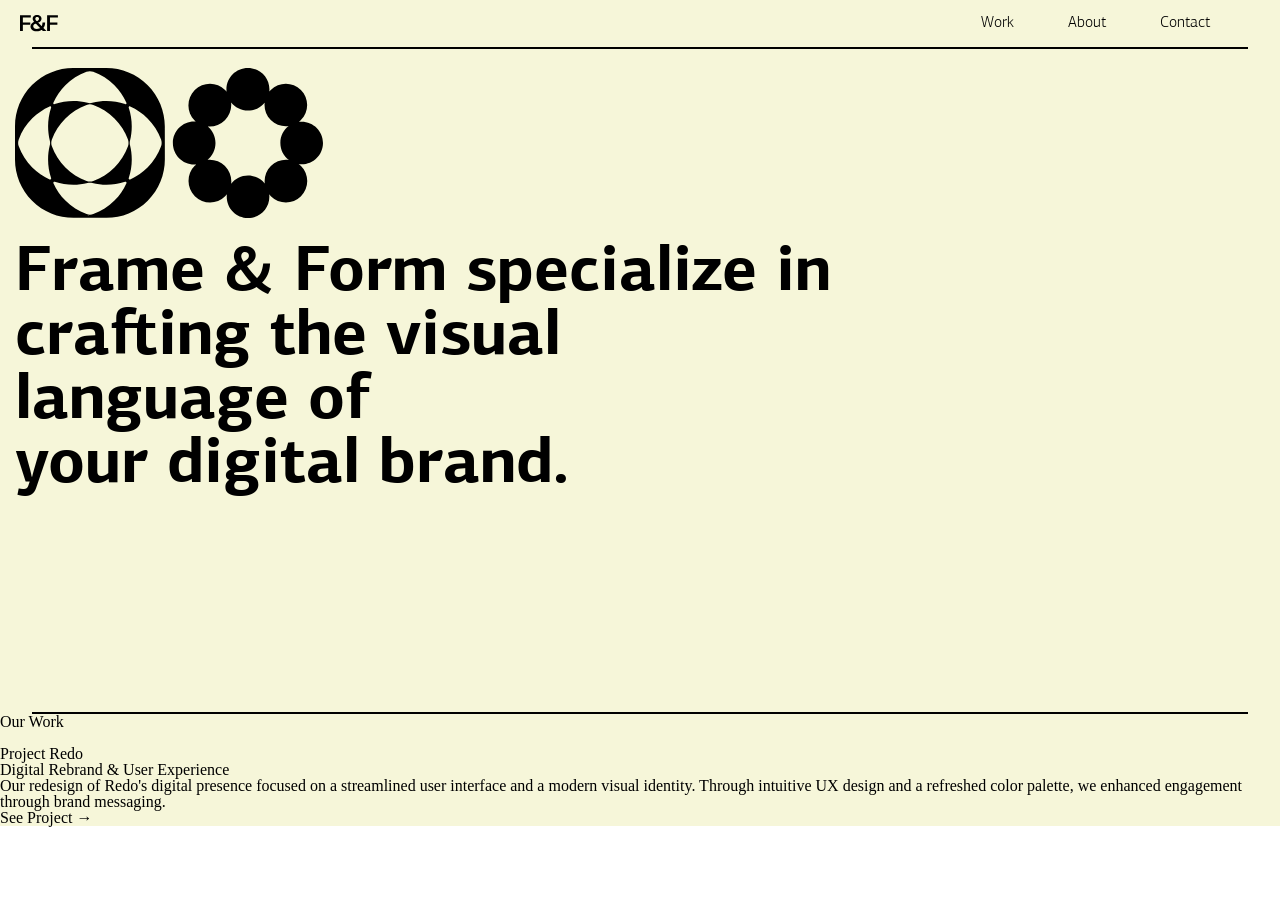
==== index.html @ e7214f63 "add header, main section and start portfolio section with html" ====
<!DOCTYPE html>
<html lang="en">
<head>
   <meta charset="UTF-8">
   <meta name="viewport" content="width=device-width, initial-scale=1.0">
   <link rel="stylesheet" href="/css/_reset.css">
   <link rel="stylesheet" href="/css/style.css">
   <title>Modern Brand</title>
</head>
<body>
   <div class="main-bg">
      <header class="header">
         <div class="header__container">
            <img src="images\F&F logo.svg" alt="" class="header__container__logo">
            <nav class="header__container__pages">
               <a href="" class="header__container__pages__item">Work</a>
               <a href="" class="header__container__pages__item">About</a>
               <a href="" class="header__container__pages__item">Contact</a>
            </nav>
         </div>
         <div class="header line"></div>
      </header>

      <main class="main">
         <img src="images\Logo contain.svg" alt="" class="main__logo">
         <h1 class="main__title">Frame & Form specialize in
crafting the visual language of
your digital brand.
         </h1>
         <div class="main line"></div>
      </main>

      <section class="portfolio">
         <h2 class="portfolio__title">
            Our Work
         </h2>

         <article class="portfolio__project">
            <div class="portfolio__images">
               <img src="" alt="" class="portfolio__image">
               <img src="" alt="" class="portfolio__image">
               <img src="" alt="" class="portfolio__image">
            </div>
            <div class="portfolio__info">
               <h3 class="portfolio__project-name">Project <b>Redo</b></h3>
               <p class="portfolio__slogan">Digital Rebrand & User Experience</p>
               <div class="portfolio__description">
                  Our redesign of Redo's digital presence focused on a streamlined user interface and a modern visual identity. Through intuitive UX design and a refreshed color palette, we enhanced engagement through brand messaging. 
               </div>
            </div>
            <a class="portfolio__project-link">See Project →</a>

         </article>
         <div class="portfolio__project"></div>
         <div class="portfolio__project"></div>
         <div class="portfolio__project"></div>
         <div class="portfolio__project"></div>

      </section>



   </div>
   
   
</body>
</html>
---- css/style.css ----
html, body, div, span, applet, object, iframe,
h1, h2, h3, h4, h5, h6, p, blockquote, pre,
a, abbr, acronym, address, big, cite, code,
del, dfn, em, img, ins, kbd, q, s, samp,
small, strike, strong, sub, sup, tt, var,
b, u, i, center,
dl, dt, dd, ol, ul, li,
fieldset, form, label, legend,
table, caption, tbody, tfoot, thead, tr, th, td,
article, aside, canvas, details, embed,
figure, figcaption, footer, header, hgroup,
menu, nav, output, ruby, section, summary,
time, mark, audio, video {
  margin: 0;
  padding: 0;
  border: 0;
  font-size: 100%;
  font: inherit;
  vertical-align: baseline;
}

/* HTML5 display-role reset for older browsers */
article, aside, details, figcaption, figure,
footer, header, hgroup, menu, nav, section {
  display: block;
}

body {
  line-height: 1;
}

ol, ul {
  list-style: none;
}

blockquote, q {
  quotes: none;
}

blockquote:before, blockquote:after,
q:before, q:after {
  content: "";
  content: none;
}

table {
  border-collapse: collapse;
  border-spacing: 0;
}

@font-face {
  font-family: "PFAgoraSansPro";
  src: url("../fonts/PFAgoraSansPro-Thin.eot");
  src: url("../fonts/PFAgoraSansPro-Thin.eot?#iefix") format("embedded-opentype"), url("../fonts/PFAgoraSansPro-Thin.woff") format("woff"), url("../fonts/PFAgoraSansPro-Thin.ttf") format("truetype");
  font-weight: 100;
  font-style: normal;
}
@font-face {
  font-family: "PFAgoraSansPro";
  color: red;
  src: url("../fonts/PFAgoraSansPro-Light.eot");
  src: url("../fonts/PFAgoraSansPro-Light.eot?#iefix") format("embedded-opentype"), url("../fonts/PFAgoraSansPro-Light.woff") format("woff"), url("../fonts/PFAgoraSansPro-Light.ttf") format("truetype");
  font-weight: 300;
  font-style: normal;
}
@font-face {
  font-family: "PFAgoraSansPro";
  src: url("../fonts/PFAgoraSansPro-Bold.eot");
  src: url("../fonts/PFAgoraSansPro-Bold.eot?#iefix") format("embedded-opentype"), url("../fonts/PFAgoraSansPro-Bold.woff") format("woff"), url("../fonts/PFAgoraSansPro-Bold.ttf") format("truetype");
  font-weight: 500;
  font-style: normal;
}
.main-bg {
  background-color: rgb(246, 246, 217);
  background-repeat: no-repeat;
  background-size: cover;
  background-position: center;
}

.line {
  height: 2px;
  background-color: black;
  width: 95%;
  text-align: center;
  margin: 0 auto;
}

.header {
  font-family: "PFAgoraSansPro";
  font-weight: 300;
}
.header__container {
  display: flex;
  justify-content: space-between;
  padding: 15px 20px;
}
.header__container__pages__item {
  padding-right: 50px;
  color: black;
  text-decoration: none;
  letter-spacing: 5%;
}

.main {
  font-family: "PFAgoraSansPro";
  font-weight: 500;
}
.main__logo {
  padding: 19px 15px;
}
.main__title {
  padding-left: 15px;
  width: 820px;
  font-size: 64px;
  white-space: pre-wrap;
  padding-bottom: 150px;
}/*# sourceMappingURL=style.css.map */
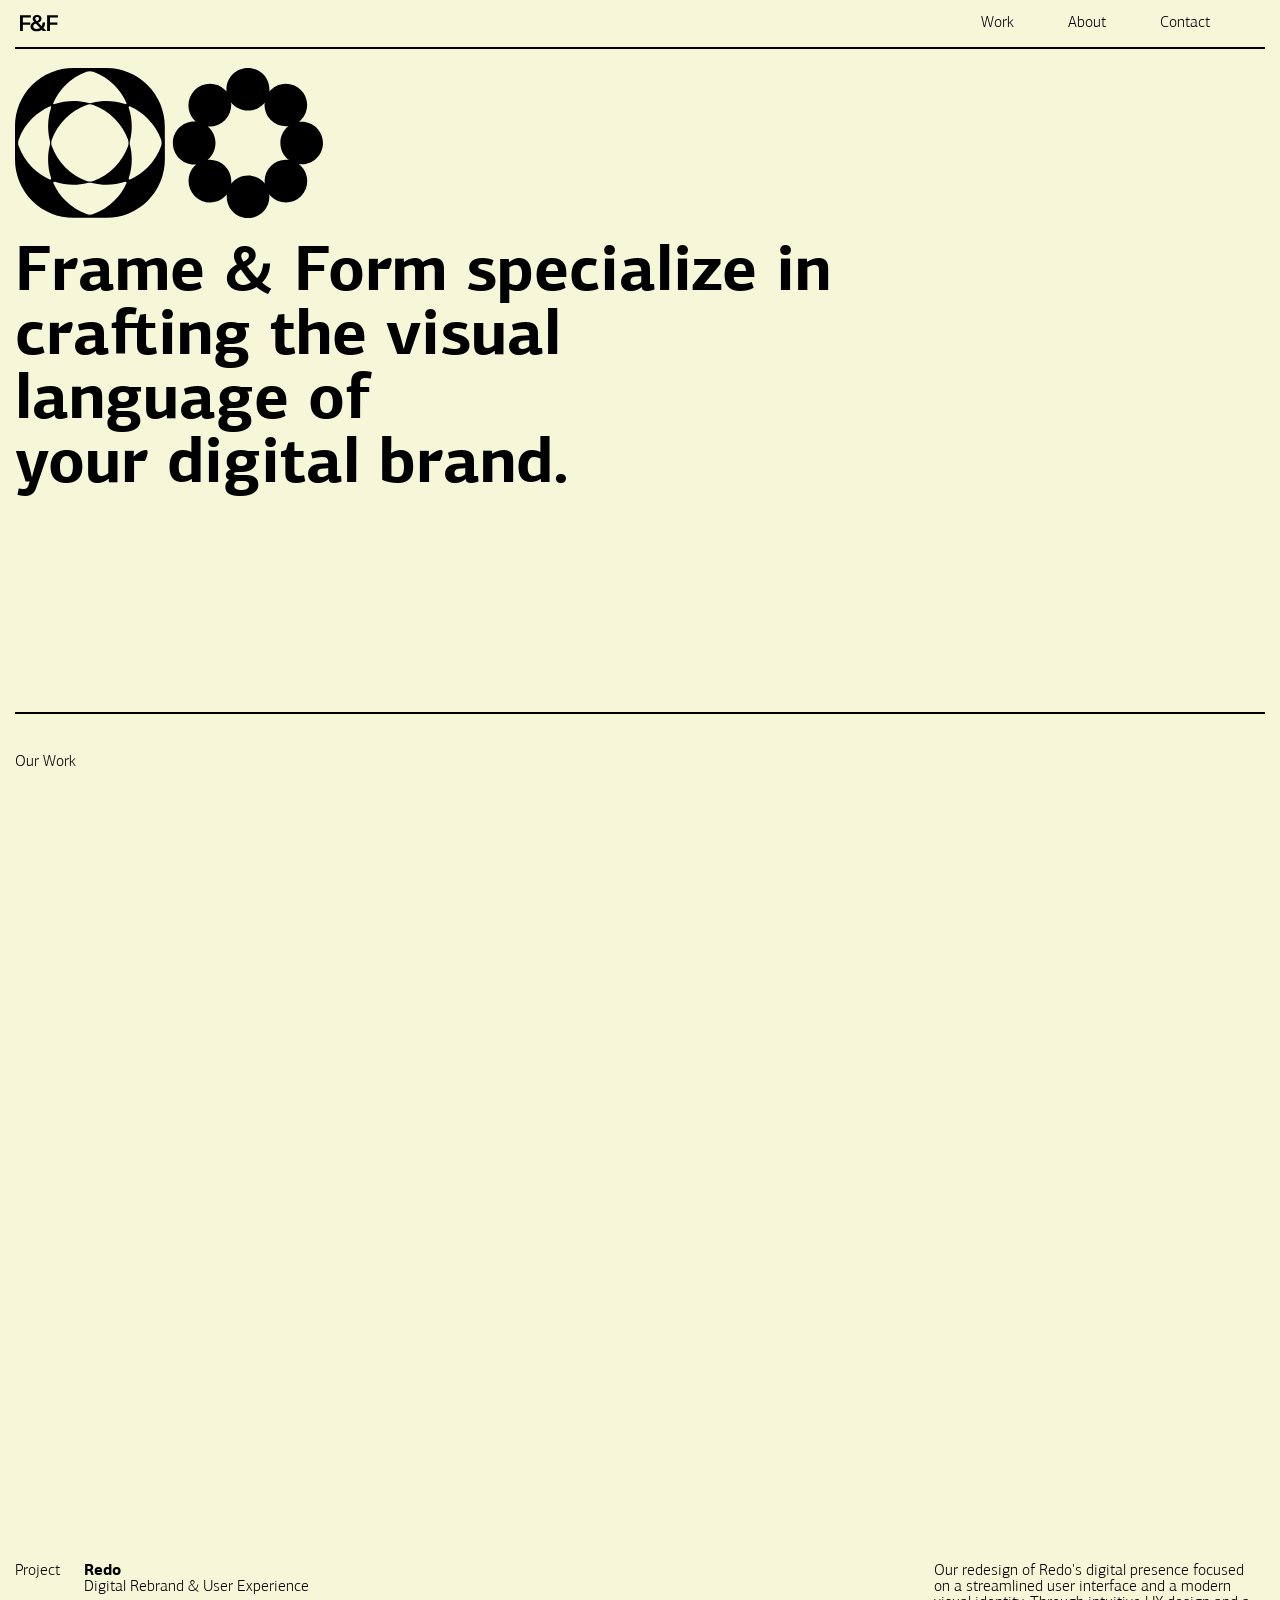
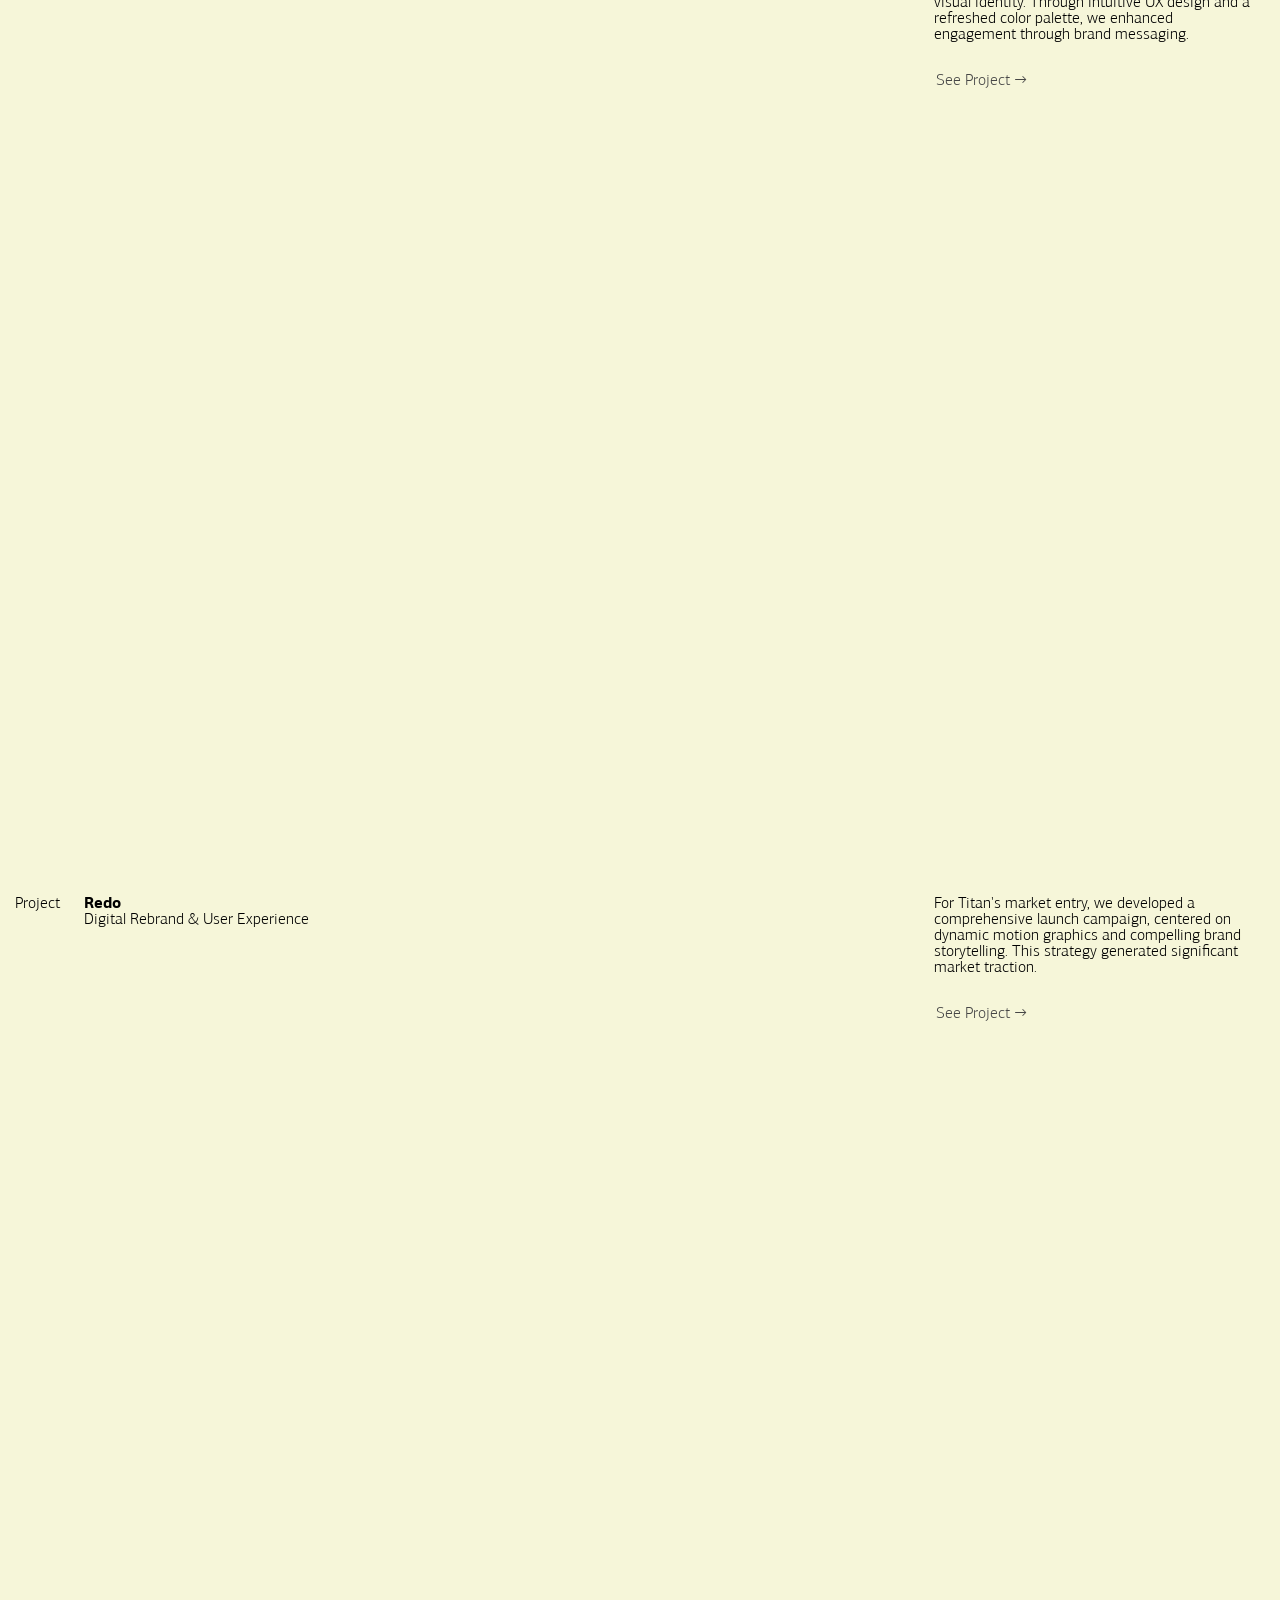
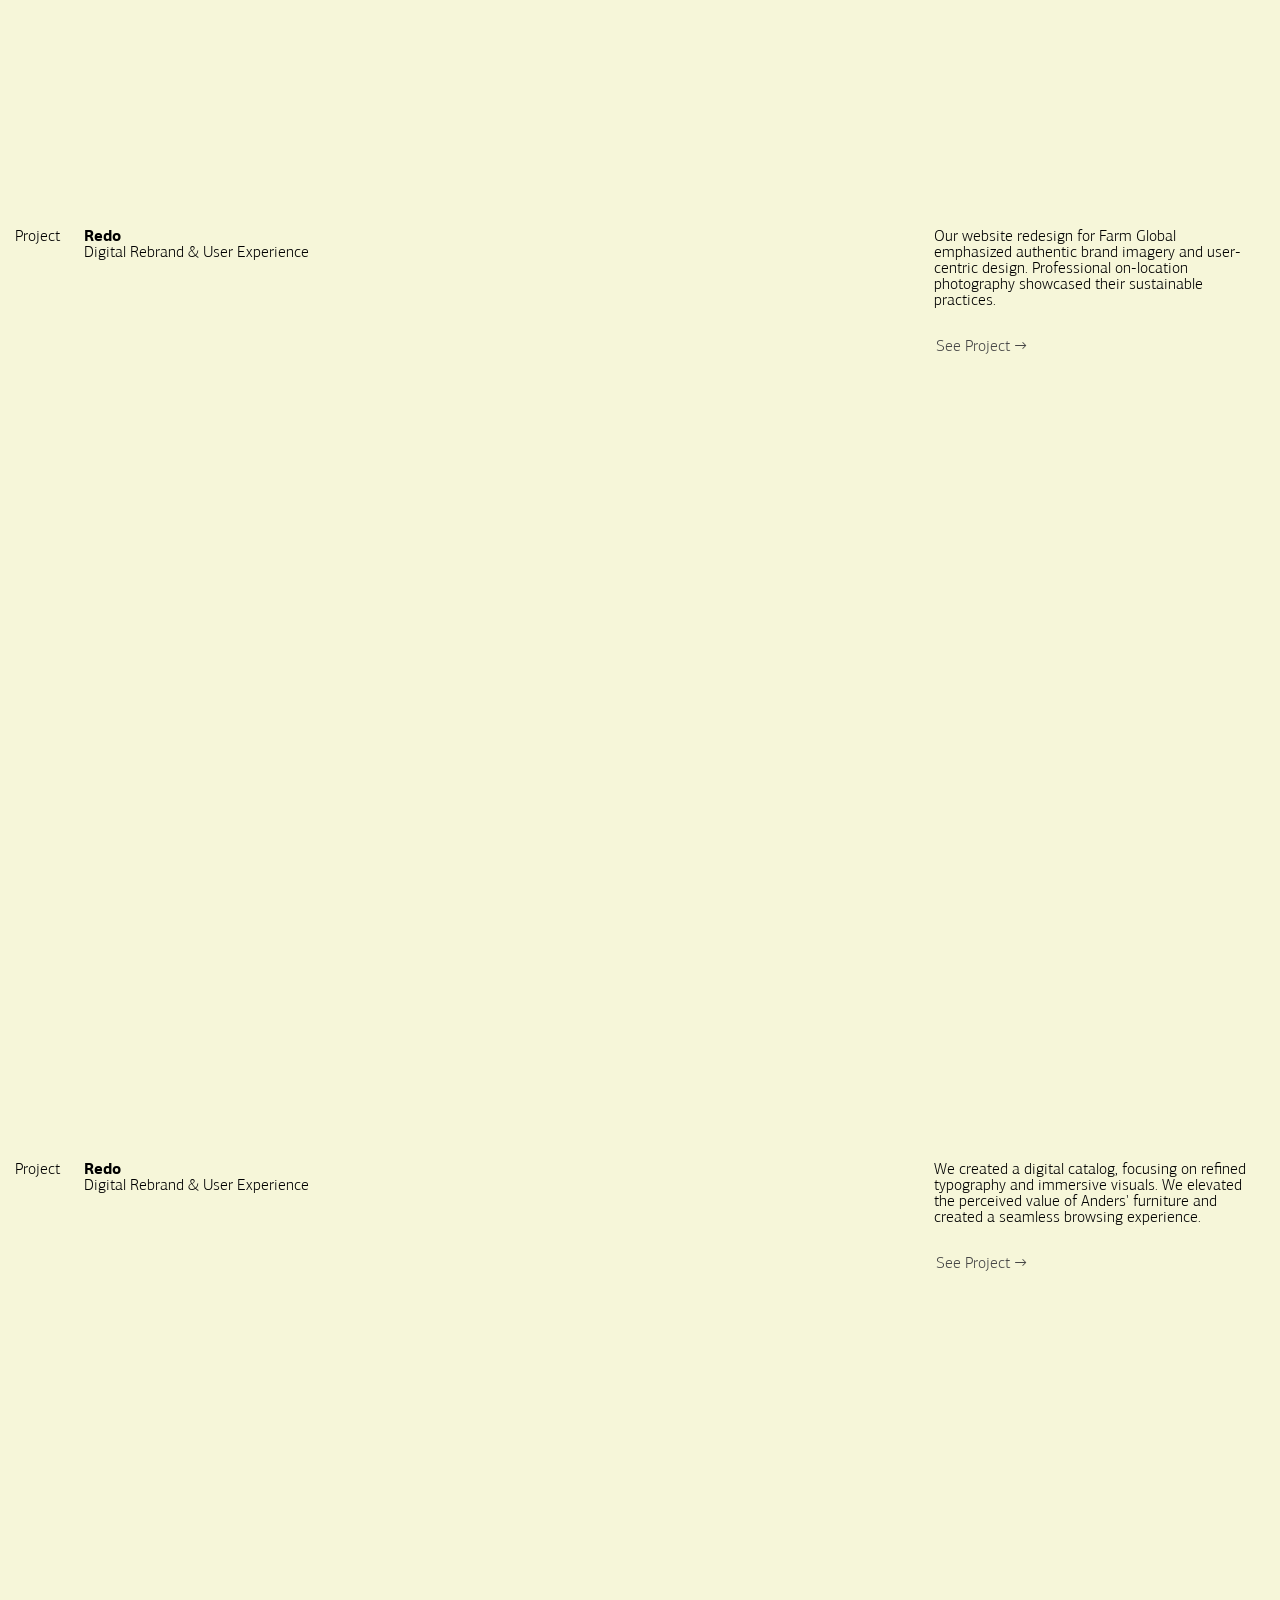
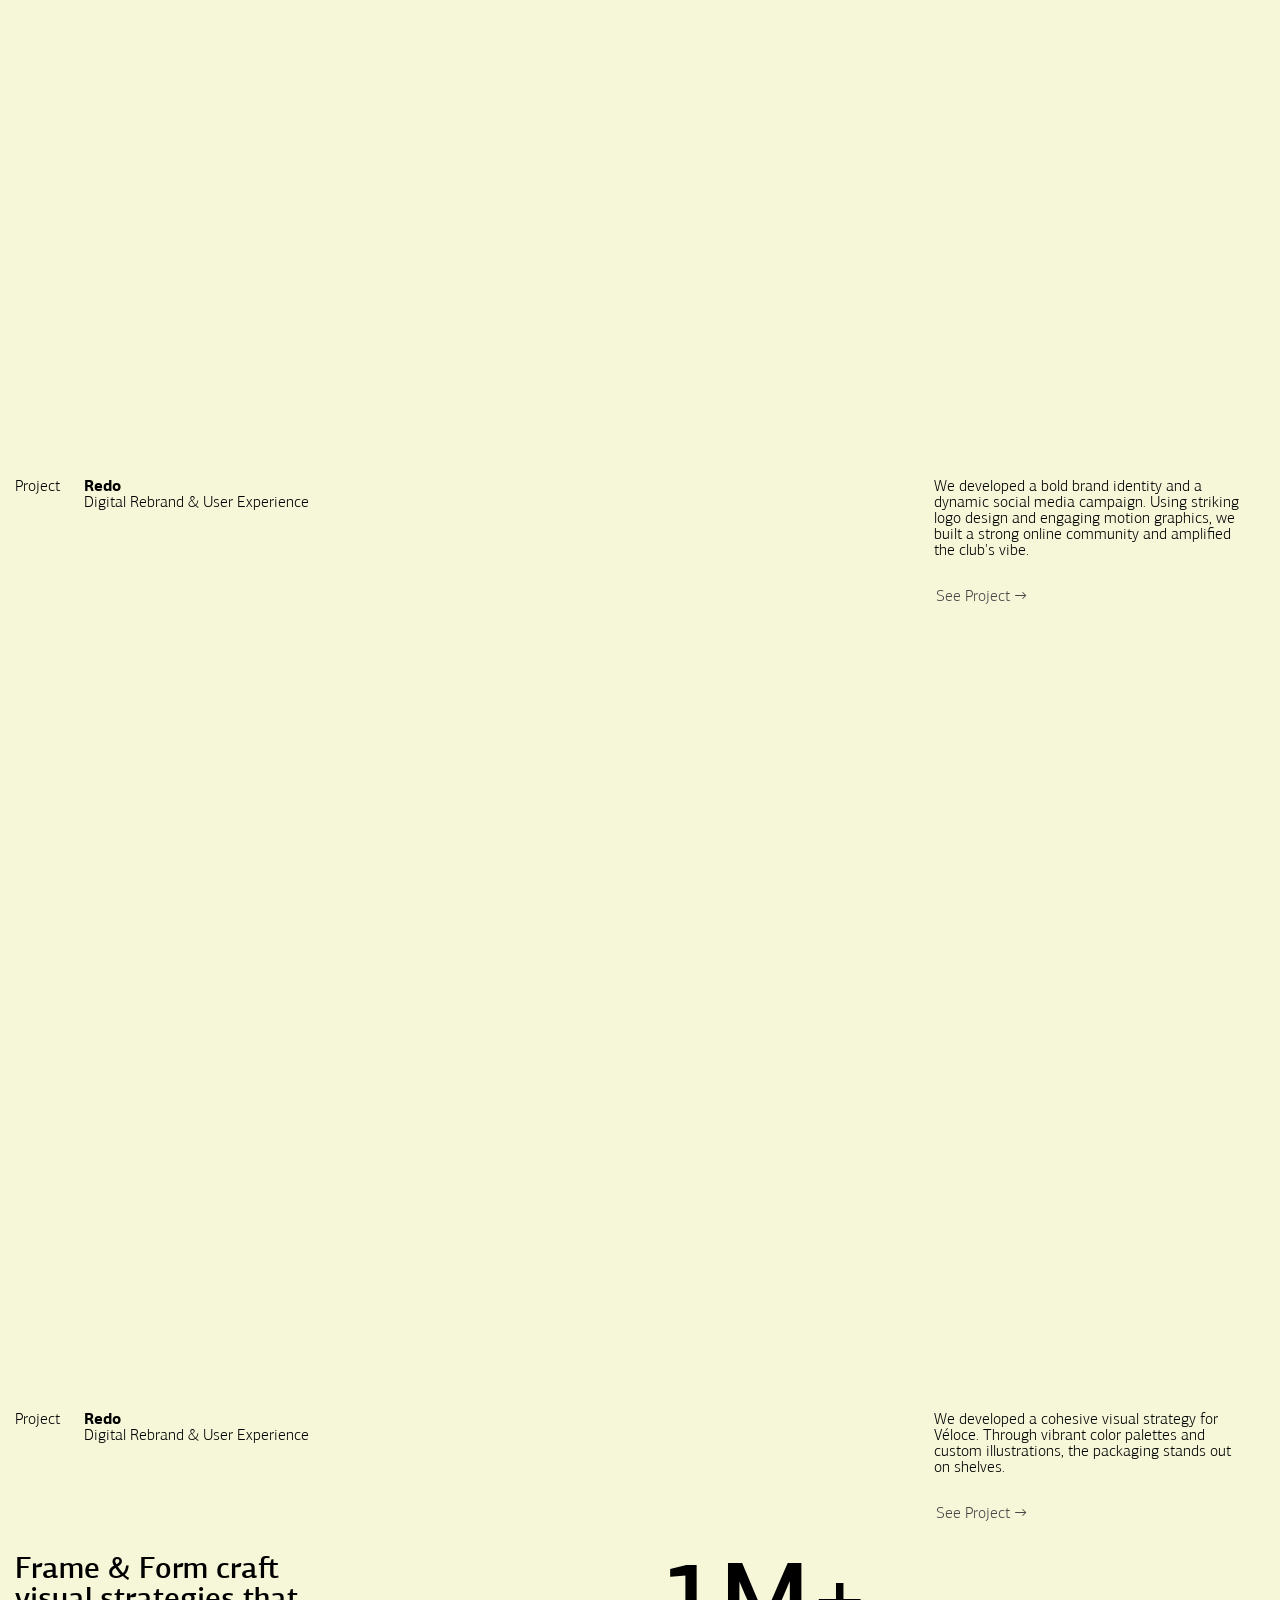
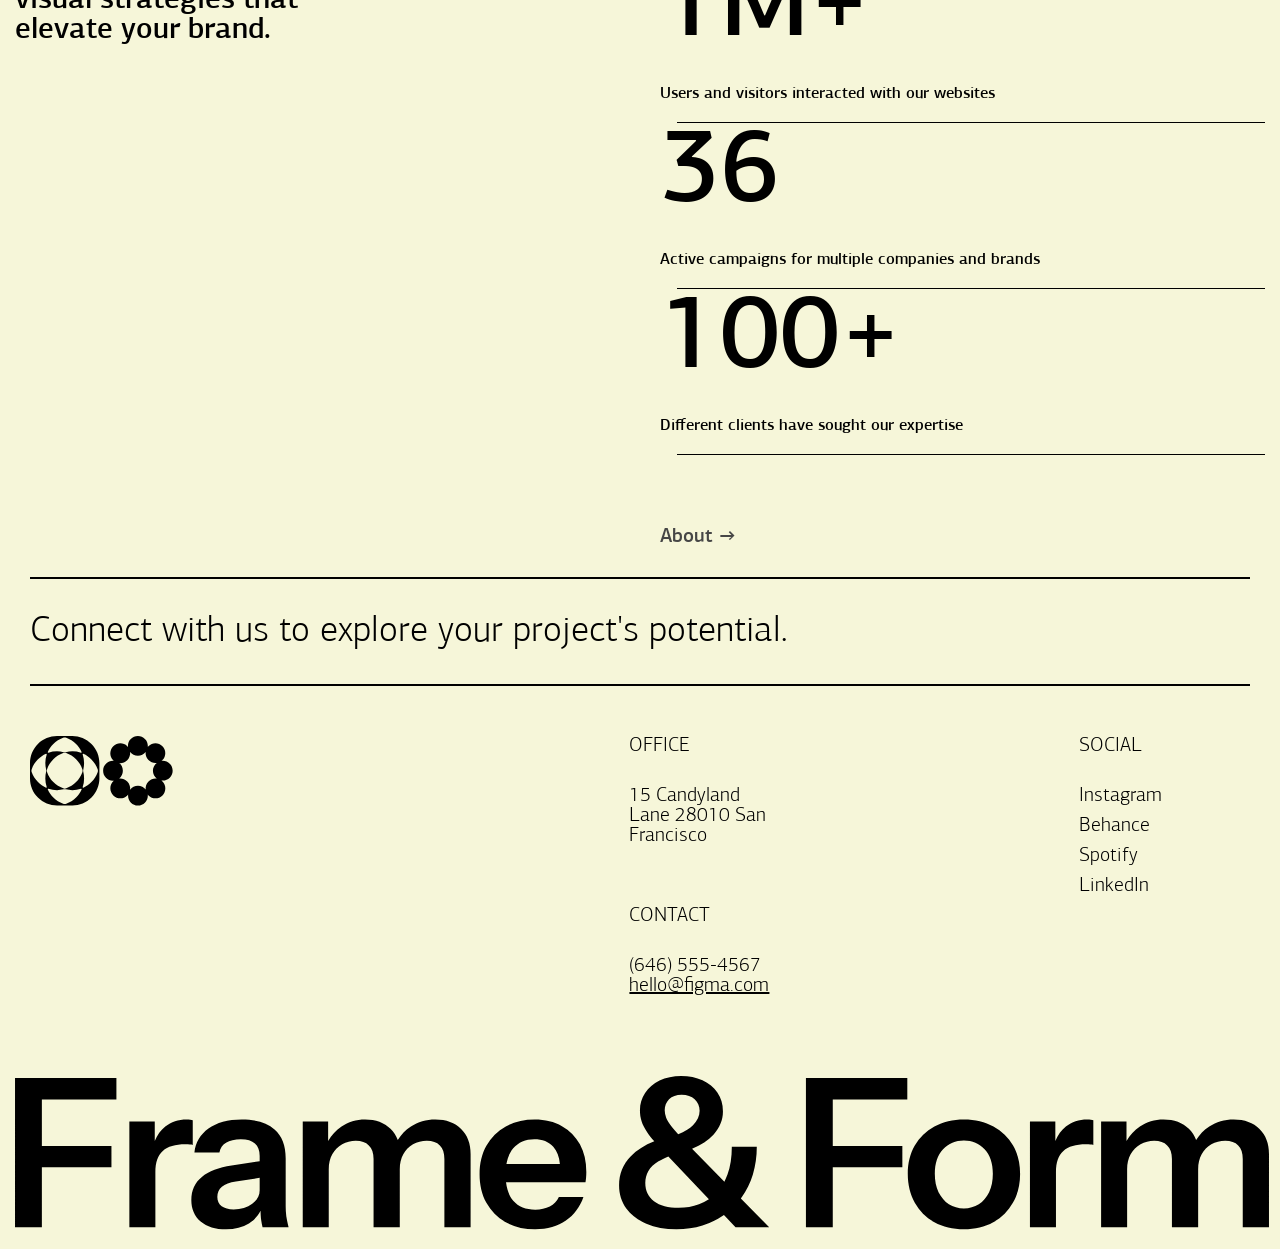
==== commit ca8cb3cd: "completed main page" ====
--- a/index.html
+++ b/index.html
@@ -37,28 +37,208 @@
 
          <article class="portfolio__project">
             <div class="portfolio__images">
-               <img src="" alt="" class="portfolio__image">
-               <img src="" alt="" class="portfolio__image">
-               <img src="" alt="" class="portfolio__image">
-            </div>
-            <div class="portfolio__info">
-               <h3 class="portfolio__project-name">Project <b>Redo</b></h3>
-               <p class="portfolio__slogan">Digital Rebrand & User Experience</p>
+               <img src="images\Image 1.svg" alt="" class="portfolio__image">
+               <img src="images\Image 2.svg" alt="" class="portfolio__image">
+               <img src="images\Image 3.svg" alt="" class="portfolio__image">
+            </div>
+            <div class="portfolio__info">
+               <div class="project-developers">
+                  <h3 class="portfolio__project-name">Project <b style="font-weight: 500;">Redo</b></h3>
+                  <p class="portfolio__project-slogan">Digital Rebrand & User Experience</p>                  
+
+               </div>
+
                <div class="portfolio__description">
                   Our redesign of Redo's digital presence focused on a streamlined user interface and a modern visual identity. Through intuitive UX design and a refreshed color palette, we enhanced engagement through brand messaging. 
-               </div>
-            </div>
-            <a class="portfolio__project-link">See Project →</a>
-
+                  
+
+               </div>
+
+               
+            </div>
+            
+            <a class="portfolio__link">See Project →</a>
          </article>
-         <div class="portfolio__project"></div>
-         <div class="portfolio__project"></div>
-         <div class="portfolio__project"></div>
-         <div class="portfolio__project"></div>
+         <div class="portfolio__project">
+            <div class="portfolio__images">
+               <img src="images\Image 1-1.svg" alt="" class="portfolio__image">
+               <img src="images\Image 2-1.svg" alt="" class="portfolio__image">
+               <img src="images\Image 3-1.svg" alt="" class="portfolio__image">
+            </div>
+            <div class="portfolio__info">
+               <div class="project-developers">
+                  <h3 class="portfolio__project-name">Project <b style="font-weight: 500;">Redo</b></h3>
+                  <p class="portfolio__project-slogan">Digital Rebrand & User Experience</p>                  
+
+               </div>
+
+               <div class="portfolio__description">
+                  For Titan's market entry, we developed a comprehensive launch campaign, centered on dynamic motion graphics and compelling brand storytelling. This strategy generated significant market traction. 
+               </div>
+            </div>
+            <a class="portfolio__link">See Project →</a>
+
+         </div>
+         <div class="portfolio__project">
+            <div class="portfolio__images">
+               <img src="images\Image 1-2.svg" alt="" class="portfolio__image">
+               <img src="images\Image 2-2.svg" alt="" class="portfolio__image">
+               <img src="images\Image 3-2.svg" alt="" class="portfolio__image">
+            </div>
+            <div class="portfolio__info">
+               <div class="project-developers">
+                  <h3 class="portfolio__project-name">Project <b style="font-weight: 500;">Redo</b></h3>
+                  <p class="portfolio__project-slogan">Digital Rebrand & User Experience</p>                  
+
+               </div>
+
+               <div class="portfolio__description">
+                 Our website redesign for Farm Global emphasized authentic brand imagery and user-centric design. Professional on-location photography showcased their sustainable practices. 
+               </div>
+            </div>
+            <a class="portfolio__link">See Project →</a>
+
+         </div>
+         <div class="portfolio__project">
+            <div class="portfolio__images">
+               <img src="images\Image 1-3.svg" alt="" class="portfolio__image">
+               <img src="images\Image 2-3.svg" alt="" class="portfolio__image">
+               <img src="images\Image 3-3.svg" alt="" class="portfolio__image">
+            </div>
+            <div class="portfolio__info">
+               <div class="project-developers">
+                  <h3 class="portfolio__project-name">Project <b style="font-weight: 500;">Redo</b></h3>
+                  <p class="portfolio__project-slogan">Digital Rebrand & User Experience</p>                  
+
+               </div>
+
+               <div class="portfolio__description">
+                  We created a digital catalog, focusing on refined typography and immersive visuals. We elevated the perceived value of Anders' furniture and created a seamless browsing experience. 
+               </div>
+            </div>
+            <a class="portfolio__link">See Project →</a>
+
+         </div>
+         <div class="portfolio__project">
+            <div class="portfolio__images">
+               <img src="images\Image 1-4.svg" alt="" class="portfolio__image">
+               <img src="images\Image 2-4.svg" alt="" class="portfolio__image">
+               <img src="images\Image 3-4.svg" alt="" class="portfolio__image">
+            </div>
+            <div class="portfolio__info">
+               <div class="project-developers">
+                  <h3 class="portfolio__project-name">Project <b style="font-weight: 500;">Redo</b></h3>
+                  <p class="portfolio__project-slogan">Digital Rebrand & User Experience</p>                  
+
+               </div>
+
+               <div class="portfolio__description">
+                  We developed a bold brand identity and a dynamic social media campaign. Using striking logo design and engaging motion graphics, we built a strong online community and amplified the club's vibe. 
+               </div>
+            </div>
+            <a class="portfolio__link">See Project →</a>
+
+         </div>
+         <div class="portfolio__project">
+            <div class="portfolio__images">
+               <img src="images\Image 1-5.svg" alt="" class="portfolio__image">
+               <img src="images\Image 2-5.svg" alt="" class="portfolio__image">
+               <img src="images\Image 3-5.svg" alt="" class="portfolio__image">
+            </div>
+            <div class="portfolio__info">
+               <div class="project-developers">
+                  <h3 class="portfolio__project-name">Project <b style="font-weight: 500;">Redo</b></h3>
+                  <p class="portfolio__project-slogan">Digital Rebrand & User Experience</p>                  
+
+               </div>
+
+               <div class="portfolio__description">
+                  We developed a cohesive visual strategy for Véloce. Through vibrant color palettes and custom illustrations, the packaging stands out on shelves. 
+               </div>
+            </div>
+            <a class="portfolio__link">See Project →</a>
+
+         </div>
+         
 
       </section>
 
-
+      <section class="stats">
+         <div class="stats__container">
+            <div class="stats__slogan">
+               Frame & Form craft visual strategies that elevate your brand.
+            </div>
+            <div class="stats__description">
+               <div class="stats__item">
+                  <div class="stats__num">
+                     1M+
+                  </div>
+                  <div class="stats__item-description">Users and visitors interacted with our websites</div>
+                  <div class="stats__line"></div>
+               </div>
+               <div class="stats__item">
+                  <div class="stats__num">
+                     36 
+                  </div>
+                  <div class="stats__item-description">Active campaigns for multiple companies and brands</div>
+                  <div class="stats__line"></div>
+               </div>
+               <div class="stats__item">
+                  <div class="stats__num">
+                     100+
+                  </div>
+                  <div class="stats__item-description">Different clients have sought our expertise</div>
+                  <div class="stats__line"></div>
+
+                  
+
+                  
+                  
+
+                  
+               </div>
+               
+               <a href="" class="stats__link">About →</a>
+            </div>
+            
+         </div>
+
+         
+      </section>
+      <section class="contacts">
+            <div class="contacts line"></div>
+            <h2 class="contacts__title">Connect with us to explore your project's potential.</h2>
+            <div class="contacts line"></div>
+
+            <div class="contacts__container">
+               <img src="images\Logo contain.svg" alt="" class="contacts__logo">
+               <div class="contacts__item office">
+                  <h3 class="contacts title">OFFICE</h3>
+                  <div class="contacts info">15 Candyland Lane 28010 San Francisco</div>
+               </div>
+               <div class="contacts__item contacts">
+                  <h3 class="contacts title">CONTACT</h3>
+                  <a href="tel:(646) 555-4567" class="contacts info" style="text-decoration: none;">(646) 555-4567</a>
+                  <a href="" class="contacts info">hello@figma.com</a>                  
+               </div>
+               <div class="contacts__item social">
+                  <h3 class="contacts title">SOCIAL</h3>
+                  <div class="contacts info">Instagram</div>
+                  <div class="contacts info">Behance</div>
+                  <div class="contacts info">Spotify</div>
+                  <div class="contacts info">LinkedIn</div>
+               </div>
+
+               
+
+
+
+            </div>
+
+
+
+            <img src="images\Footer logo.svg" alt="" class="contacts__vector-logo">
+      </section>
 
    </div>
    
--- a/css/style.css
+++ b/css/style.css
@@ -53,36 +53,38 @@
   src: url("../fonts/PFAgoraSansPro-Thin.eot");
   src: url("../fonts/PFAgoraSansPro-Thin.eot?#iefix") format("embedded-opentype"), url("../fonts/PFAgoraSansPro-Thin.woff") format("woff"), url("../fonts/PFAgoraSansPro-Thin.ttf") format("truetype");
   font-weight: 100;
-  font-style: normal;
-}
-@font-face {
-  font-family: "PFAgoraSansPro";
-  color: red;
+}
+@font-face {
+  font-family: "PFAgoraSansPro";
   src: url("../fonts/PFAgoraSansPro-Light.eot");
   src: url("../fonts/PFAgoraSansPro-Light.eot?#iefix") format("embedded-opentype"), url("../fonts/PFAgoraSansPro-Light.woff") format("woff"), url("../fonts/PFAgoraSansPro-Light.ttf") format("truetype");
   font-weight: 300;
-  font-style: normal;
+}
+@font-face {
+  font-family: "PFAgoraSansPro";
+  src: url("../fonts/PFAgoraSansPro-Medium.eot");
+  src: url("../fonts/PFAgoraSansPro-Medium.eot?#iefix") format("embedded-opentype"), url("../fonts/PFAgoraSansPro-Medium.woff") format("woff"), url("../fonts/PFAgoraSansPro-Medium.ttf") format("truetype");
+  font-weight: 400;
 }
 @font-face {
   font-family: "PFAgoraSansPro";
   src: url("../fonts/PFAgoraSansPro-Bold.eot");
   src: url("../fonts/PFAgoraSansPro-Bold.eot?#iefix") format("embedded-opentype"), url("../fonts/PFAgoraSansPro-Bold.woff") format("woff"), url("../fonts/PFAgoraSansPro-Bold.ttf") format("truetype");
   font-weight: 500;
-  font-style: normal;
 }
 .main-bg {
   background-color: rgb(246, 246, 217);
   background-repeat: no-repeat;
   background-size: cover;
   background-position: center;
+  width: 100%;
 }
 
 .line {
   height: 2px;
   background-color: black;
-  width: 95%;
   text-align: center;
-  margin: 0 auto;
+  margin: 0 15px;
 }
 
 .header {
@@ -114,4 +116,143 @@
   font-size: 64px;
   white-space: pre-wrap;
   padding-bottom: 150px;
+}
+
+.portfolio {
+  font-family: "PFAgoraSansPro";
+  font-weight: 300;
+  position: relative;
+}
+.portfolio__title {
+  padding-top: 40px;
+  padding-left: 15px;
+}
+.portfolio__link {
+  position: absolute;
+  right: 253px;
+  margin-top: 30px;
+  color: rgb(70, 70, 70);
+}
+.portfolio__project {
+  padding-top: 143px;
+  padding-bottom: 60px;
+}
+.portfolio__images {
+  margin: auto 15px;
+  display: flex;
+  justify-content: space-between;
+  padding-right: 15px;
+  gap: 20px;
+}
+.portfolio__image {
+  height: 70vh;
+}
+.portfolio__info {
+  display: flex;
+  justify-content: space-between;
+  padding-top: 20px;
+  padding-left: 15px;
+}
+.portfolio__project-name {
+  word-spacing: 20px;
+}
+.portfolio__project-slogan {
+  margin-left: 69px;
+}
+.portfolio__description {
+  width: 316px;
+  margin-right: 30px;
+}
+
+.stats {
+  font-family: "PFAgoraSansPro";
+  font-weight: 400;
+  padding-left: 15px;
+  padding-top: 20px;
+  position: relative;
+}
+.stats__container {
+  display: flex;
+  justify-content: flex-start;
+  gap: 25vw;
+}
+.stats__slogan {
+  font-size: 30px;
+  width: 325px;
+}
+.stats__num {
+  font-size: 105px;
+  padding-bottom: 25px;
+}
+.stats__item {
+  padding-bottom: 20px;
+}
+.stats__line {
+  margin-top: 20px;
+  margin-bottom: 20px;
+  position: absolute;
+  width: calc(100vw - (25vw + 325px + 47px));
+  height: 1px;
+  background-color: black;
+  right: 15px;
+}
+.stats__link {
+  text-decoration: none;
+  display: block;
+  font-size: 20px;
+  margin-top: 73px;
+  text-align: left;
+  margin-bottom: 30px;
+  color: rgb(70, 70, 70);
+}
+
+.contacts {
+  font-family: "PFAgoraSansPro";
+  font-weight: 300;
+  color: black;
+}
+.contacts .line {
+  margin: auto 30px;
+}
+.contacts__title {
+  padding: 34px 30px;
+  font-size: 37px;
+}
+.contacts__container {
+  padding-top: 50px;
+  display: grid;
+  grid-template-columns: 4fr 3fr 1fr;
+  grid-template-rows: 1fr 1fr;
+  padding-left: 30px;
+}
+.contacts__logo {
+  height: 70px;
+  grid-area: 1/1/1/1;
+}
+.contacts__vector-logo {
+  margin: auto 15px;
+  width: 98vw;
+  padding-bottom: 15px;
+}
+.contacts .info {
+  padding-bottom: 10px;
+}
+.contacts__item {
+  width: 201px;
+  font-size: 20px;
+}
+.contacts .title {
+  padding-bottom: 30px;
+}
+.contacts .contacts {
+  grid-row: 2;
+  grid-column: 2;
+}
+.contacts .office {
+  grid-row: 1;
+  grid-column: 2;
+}
+.contacts .social {
+  grid-row: 1;
+  grid-column: 3;
 }/*# sourceMappingURL=style.css.map */
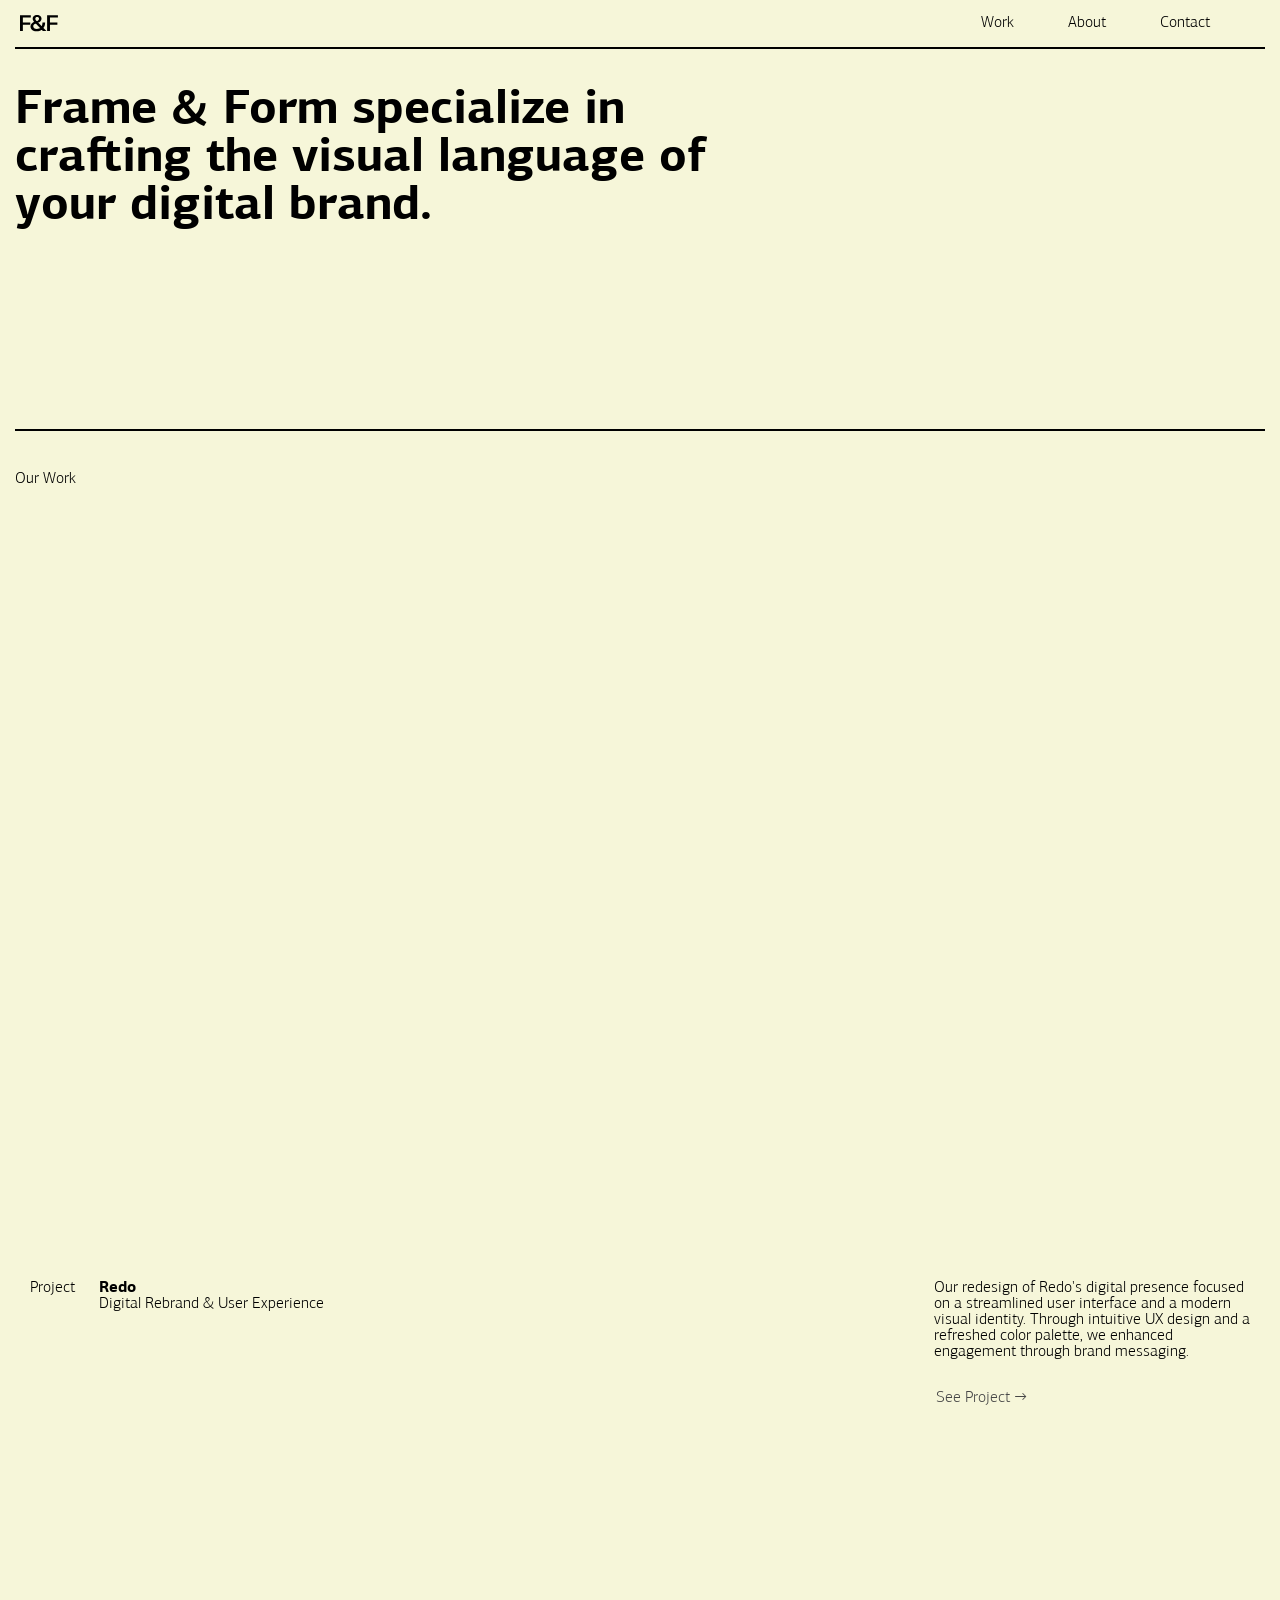
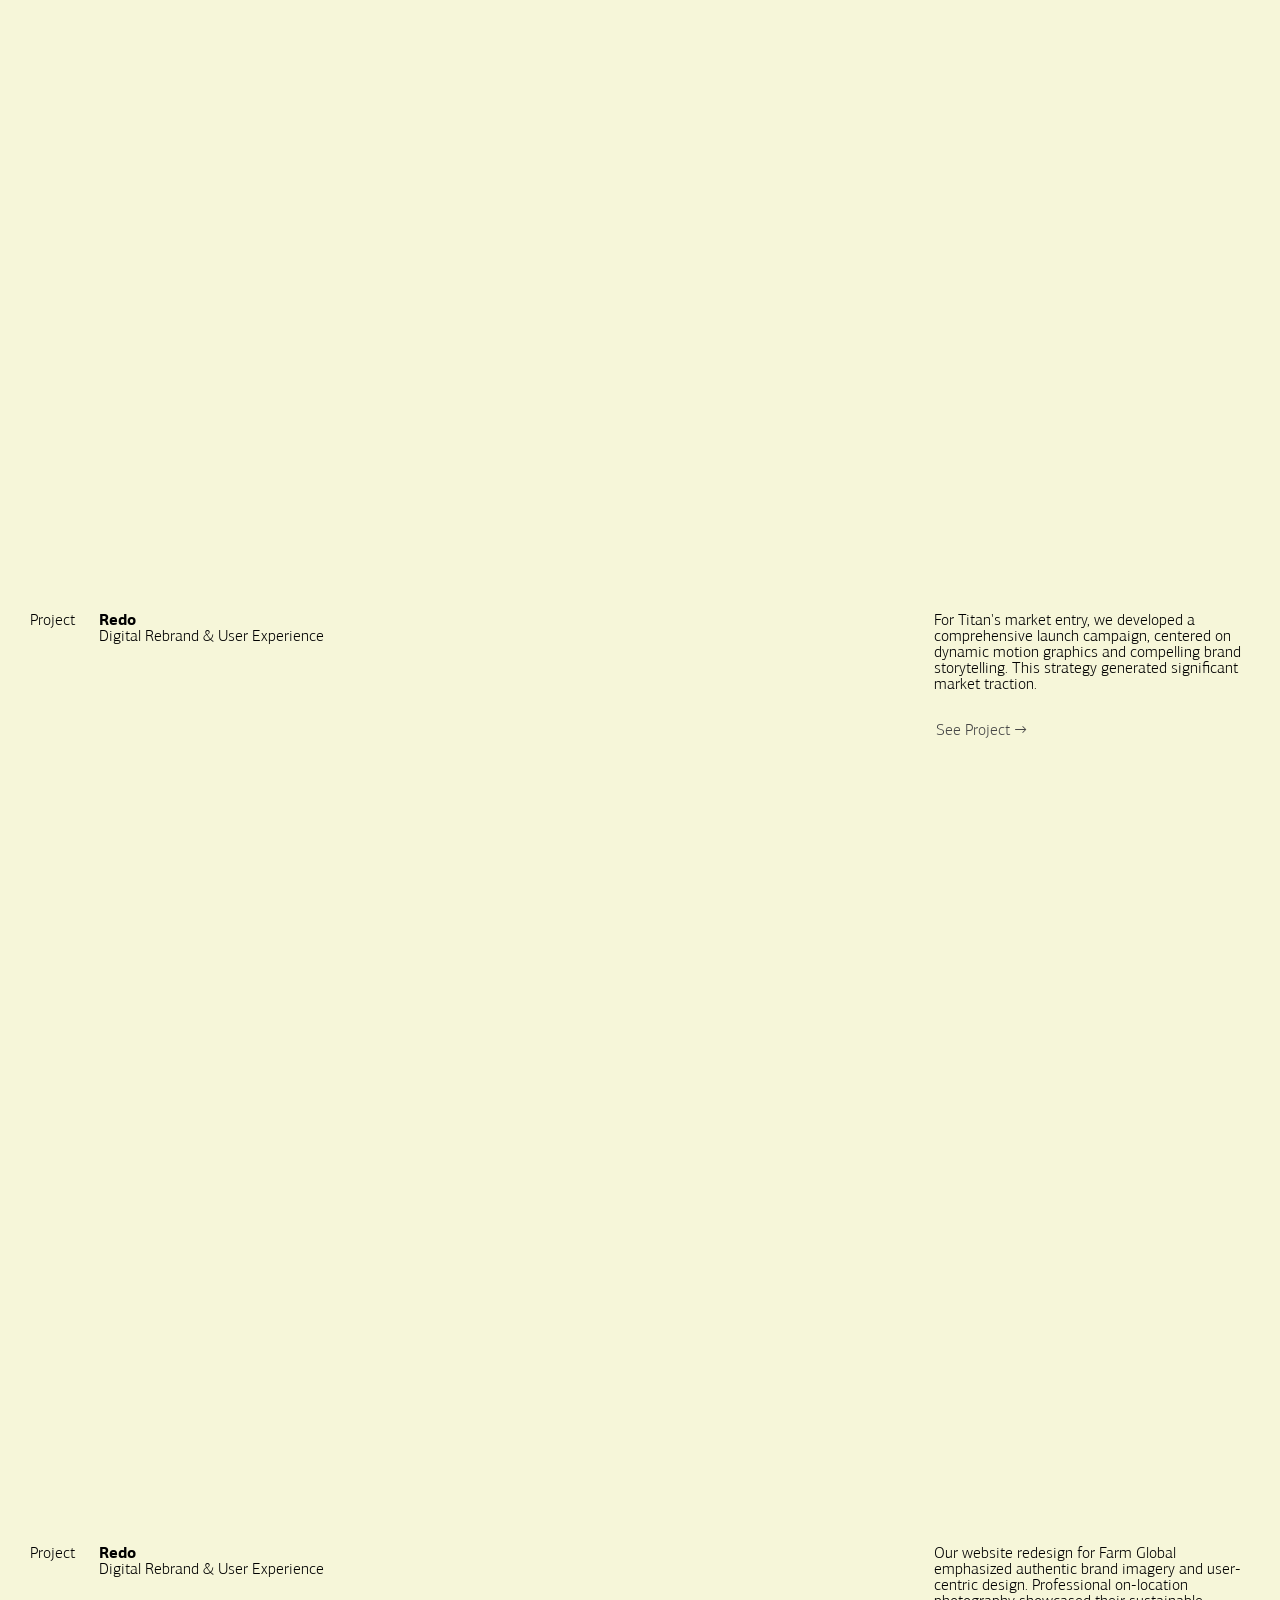
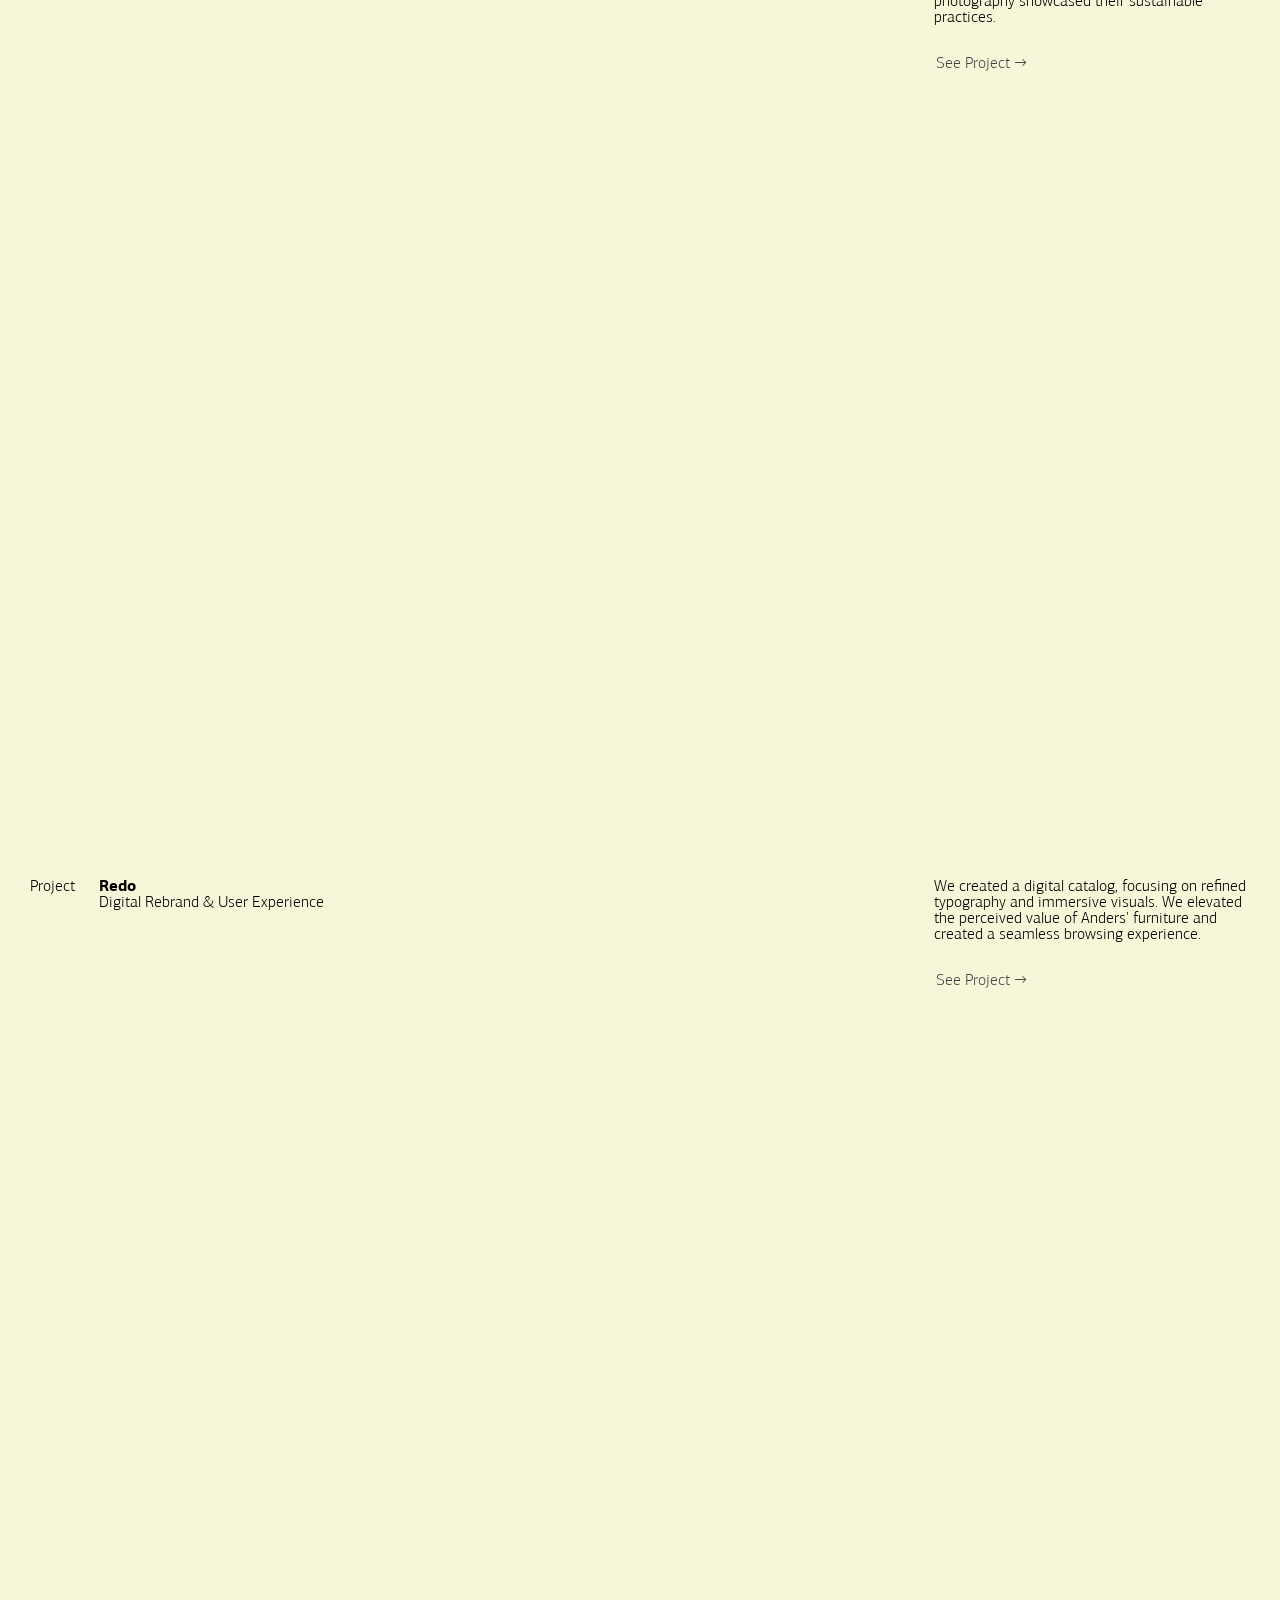
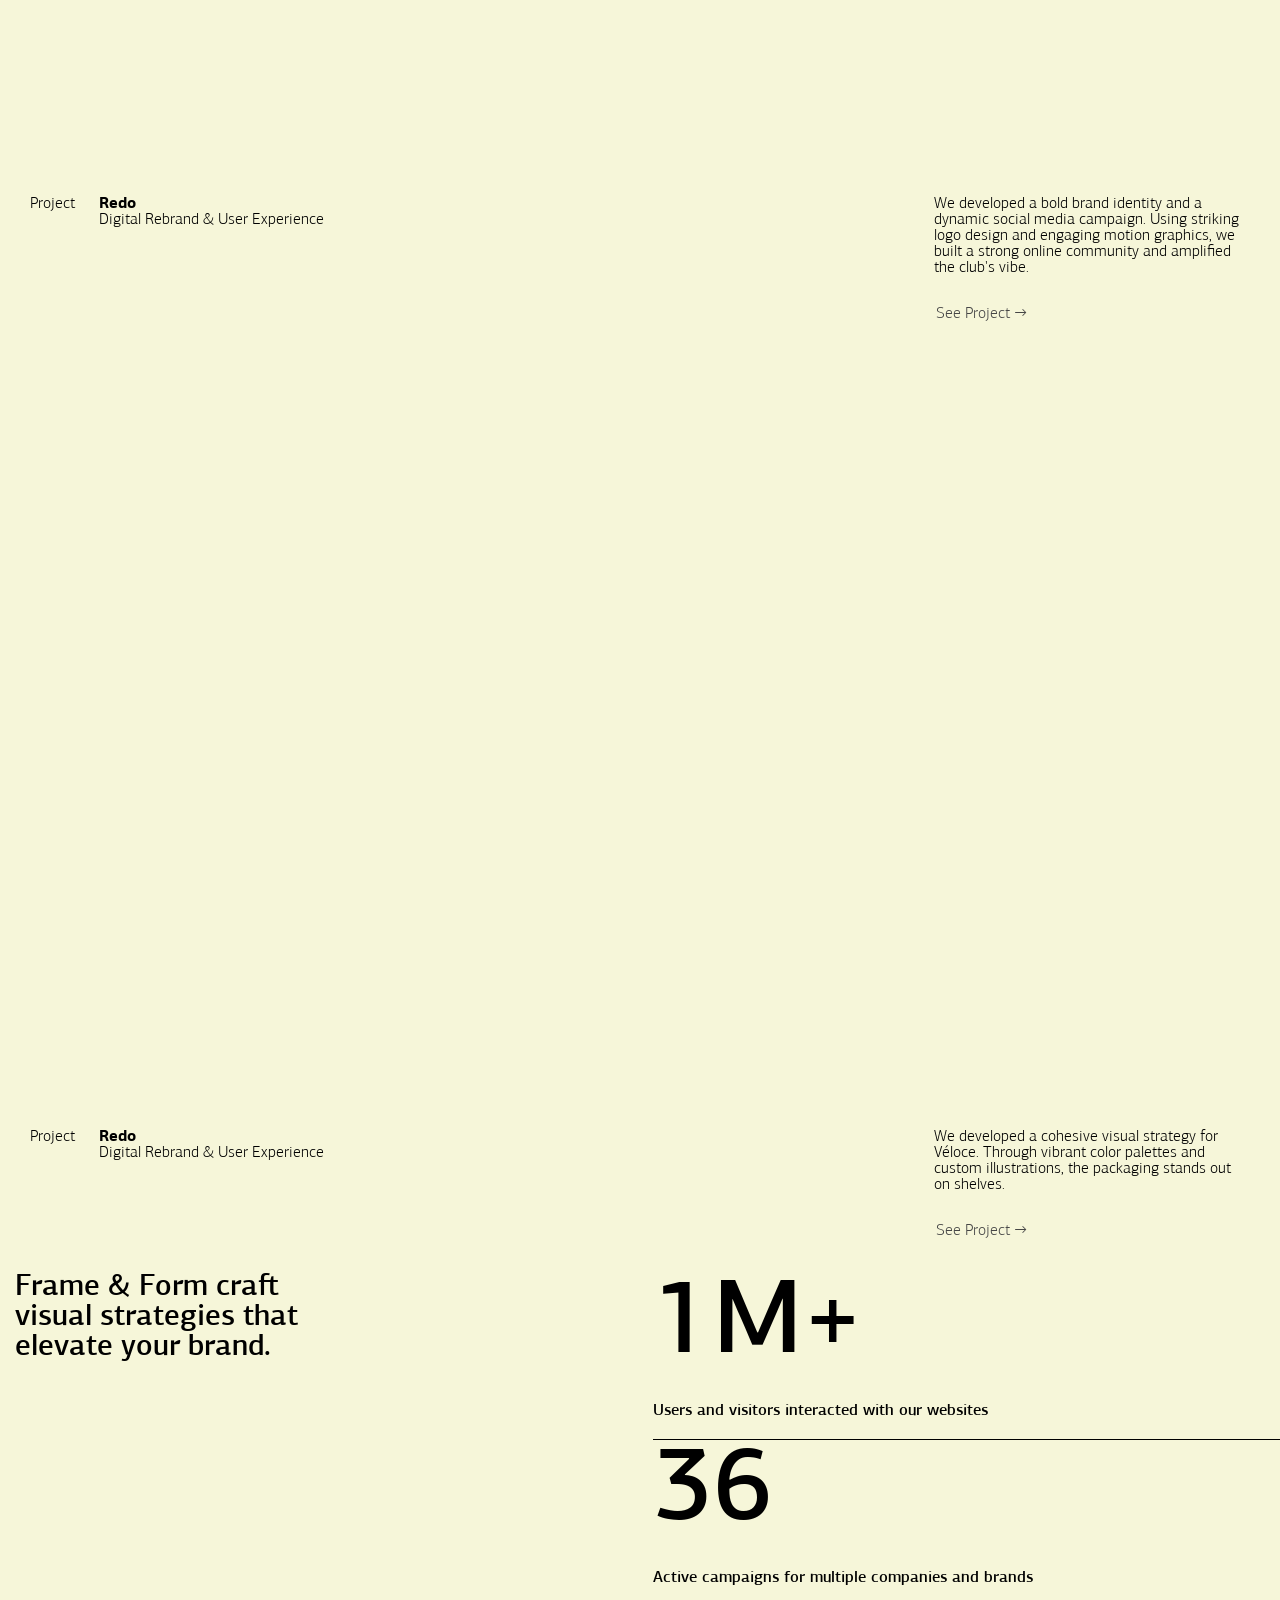
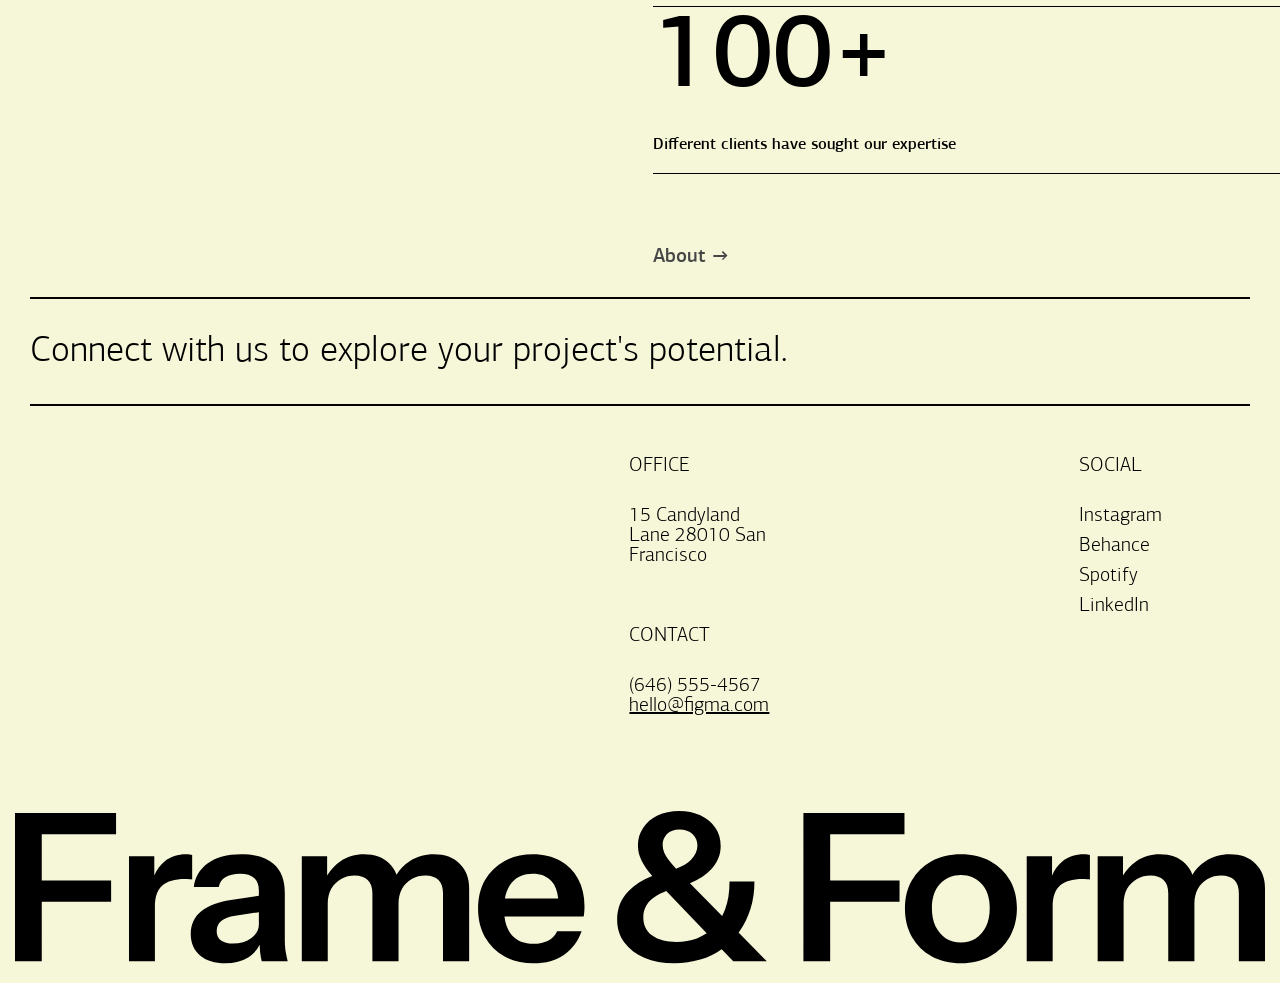
==== commit d4889e97: "adaptation" ====
--- a/index.html
+++ b/index.html
@@ -2,7 +2,7 @@
 <html lang="en">
 <head>
    <meta charset="UTF-8">
-   <meta name="viewport" content="width=device-width, initial-scale=1.0">
+   <meta name="viewport" content="width=divice-width, initial-scale=1.0">
    <link rel="stylesheet" href="/css/_reset.css">
    <link rel="stylesheet" href="/css/style.css">
    <title>Modern Brand</title>
@@ -11,7 +11,16 @@
    <div class="main-bg">
       <header class="header">
          <div class="header__container">
+            
             <img src="images\F&F logo.svg" alt="" class="header__container__logo">
+
+            <nav class="header__hidden">
+               <img src="images\Left logo.svg" alt="" class="header__hidden__logo">
+               <img src="images\Right logo.svg" alt="" class="header__hidden__logo">
+               <a href="" class="header__hidden__menu">Menu</a>
+            </nav>
+
+
             <nav class="header__container__pages">
                <a href="" class="header__container__pages__item">Work</a>
                <a href="" class="header__container__pages__item">About</a>
@@ -22,7 +31,11 @@
       </header>
 
       <main class="main">
-         <img src="images\Logo contain.svg" alt="" class="main__logo">
+         <div class="main__container">
+            <img src="images\Left Logo.svg" alt="" class="main__logo">
+            <img src="images\Right Logo.svg" alt="" class="main__logo">
+         </div>
+
          <h1 class="main__title">Frame & Form specialize in
 crafting the visual language of
 your digital brand.
@@ -174,30 +187,24 @@
                      1M+
                   </div>
                   <div class="stats__item-description">Users and visitors interacted with our websites</div>
-                  <div class="stats__line"></div>
-               </div>
+                  
+               </div>
+               <div class="stats__line"></div>
                <div class="stats__item">
                   <div class="stats__num">
                      36 
                   </div>
                   <div class="stats__item-description">Active campaigns for multiple companies and brands</div>
-                  <div class="stats__line"></div>
-               </div>
+                  
+               </div>
+               <div class="stats__line"></div>
                <div class="stats__item">
                   <div class="stats__num">
                      100+
                   </div>
                   <div class="stats__item-description">Different clients have sought our expertise</div>
-                  <div class="stats__line"></div>
-
-                  
-
-                  
-                  
-
-                  
-               </div>
-               
+               </div>
+               <div class="stats__line"></div>
                <a href="" class="stats__link">About →</a>
             </div>
             
@@ -211,7 +218,10 @@
             <div class="contacts line"></div>
 
             <div class="contacts__container">
-               <img src="images\Logo contain.svg" alt="" class="contacts__logo">
+               <div class="contacts__item img-container">
+                  <img src="images\Left Logo.svg" alt="" class="contacts__logo">
+                  <img src="images\Right Logo.svg" alt="" class="contacts__logo">
+               </div>
                <div class="contacts__item office">
                   <h3 class="contacts title">OFFICE</h3>
                   <div class="contacts info">15 Candyland Lane 28010 San Francisco</div>
--- a/css/style.css
+++ b/css/style.css
@@ -77,7 +77,8 @@
   background-repeat: no-repeat;
   background-size: cover;
   background-position: center;
-  width: 100%;
+  max-width: 100%;
+  overflow-x: hidden;
 }
 
 .line {
@@ -87,9 +88,21 @@
   margin: 0 15px;
 }
 
+@keyframes spin {
+  0% {
+    transform: rotate(0deg);
+  }
+  100% {
+    transform: rotate(360deg);
+  }
+}
 .header {
   font-family: "PFAgoraSansPro";
   font-weight: 300;
+  color: black;
+}
+.header__hidden {
+  display: none;
 }
 .header__container {
   display: flex;
@@ -97,23 +110,55 @@
   padding: 15px 20px;
 }
 .header__container__pages__item {
+  color: black;
   padding-right: 50px;
-  color: black;
   text-decoration: none;
   letter-spacing: 5%;
 }
+@media (max-width: 799px) {
+  .header__hidden {
+    display: flex;
+    padding-left: 10px;
+  }
+  .header__hidden__logo {
+    padding-right: 1px;
+    width: 5%;
+  }
+  .header__hidden__logo:nth-child(2) {
+    animation: spin 2s ease-in-out infinite;
+  }
+  .header__hidden__menu {
+    text-decoration: none;
+    margin-left: 220px;
+    margin-top: 5px;
+    font-size: 20px;
+  }
+  .header__container__pages {
+    display: none;
+  }
+}
 
 .main {
   font-family: "PFAgoraSansPro";
   font-weight: 500;
 }
-.main__logo {
+.main__container {
+  display: flex;
   padding: 19px 15px;
+  gap: 8px;
+  justify-content: flex-start;
+}
+.main__logo:last-child {
+  animation: spin 2s ease-in-out infinite;
+}
+@media (max-width: 799px) {
+  .main__logo {
+    display: none;
+  }
 }
 .main__title {
   padding-left: 15px;
-  width: 820px;
-  font-size: 64px;
+  font-size: clamp(32px, 12vw, 48px);
   white-space: pre-wrap;
   padding-bottom: 150px;
 }
@@ -138,7 +183,7 @@
   padding-bottom: 60px;
 }
 .portfolio__images {
-  margin: auto 15px;
+  margin: auto 30px;
   display: flex;
   justify-content: space-between;
   padding-right: 15px;
@@ -151,7 +196,7 @@
   display: flex;
   justify-content: space-between;
   padding-top: 20px;
-  padding-left: 15px;
+  padding-left: 30px;
 }
 .portfolio__project-name {
   word-spacing: 20px;
@@ -162,6 +207,23 @@
 .portfolio__description {
   width: 316px;
   margin-right: 30px;
+}
+@media (max-width: 799px) {
+  .portfolio__image {
+    height: 40vh;
+  }
+  .portfolio__project {
+    padding-top: 10px;
+  }
+  .portfolio__link {
+    left: 30px;
+  }
+  .portfolio__info {
+    display: block;
+  }
+  .portfolio__project-slogan {
+    margin-bottom: 32px;
+  }
 }
 
 .stats {
@@ -178,7 +240,6 @@
 }
 .stats__slogan {
   font-size: 30px;
-  width: 325px;
 }
 .stats__num {
   font-size: 105px;
@@ -186,15 +247,12 @@
 }
 .stats__item {
   padding-bottom: 20px;
+  width: 49vw;
 }
 .stats__line {
-  margin-top: 20px;
-  margin-bottom: 20px;
-  position: absolute;
-  width: calc(100vw - (25vw + 325px + 47px));
+  width: 100%;
   height: 1px;
   background-color: black;
-  right: 15px;
 }
 .stats__link {
   text-decoration: none;
@@ -205,6 +263,14 @@
   margin-bottom: 30px;
   color: rgb(70, 70, 70);
 }
+@media (max-width: 799px) {
+  .stats__container {
+    display: block;
+  }
+  .stats__slogan {
+    padding-bottom: 80px;
+  }
+}
 
 .contacts {
   font-family: "PFAgoraSansPro";
@@ -227,12 +293,13 @@
 }
 .contacts__logo {
   height: 70px;
-  grid-area: 1/1/1/1;
+}
+.contacts__logo:last-child {
+  animation: spin 2s ease-in-out infinite;
 }
 .contacts__vector-logo {
-  margin: auto 15px;
-  width: 98vw;
-  padding-bottom: 15px;
+  width: calc(100% - 30px);
+  margin: 15px 15px;
 }
 .contacts .info {
   padding-bottom: 10px;
@@ -255,4 +322,12 @@
 .contacts .social {
   grid-row: 1;
   grid-column: 3;
+}
+@media (max-width: 799px) {
+  .contacts__container {
+    display: block;
+  }
+  .contacts__item {
+    padding-bottom: 50px;
+  }
 }/*# sourceMappingURL=style.css.map */
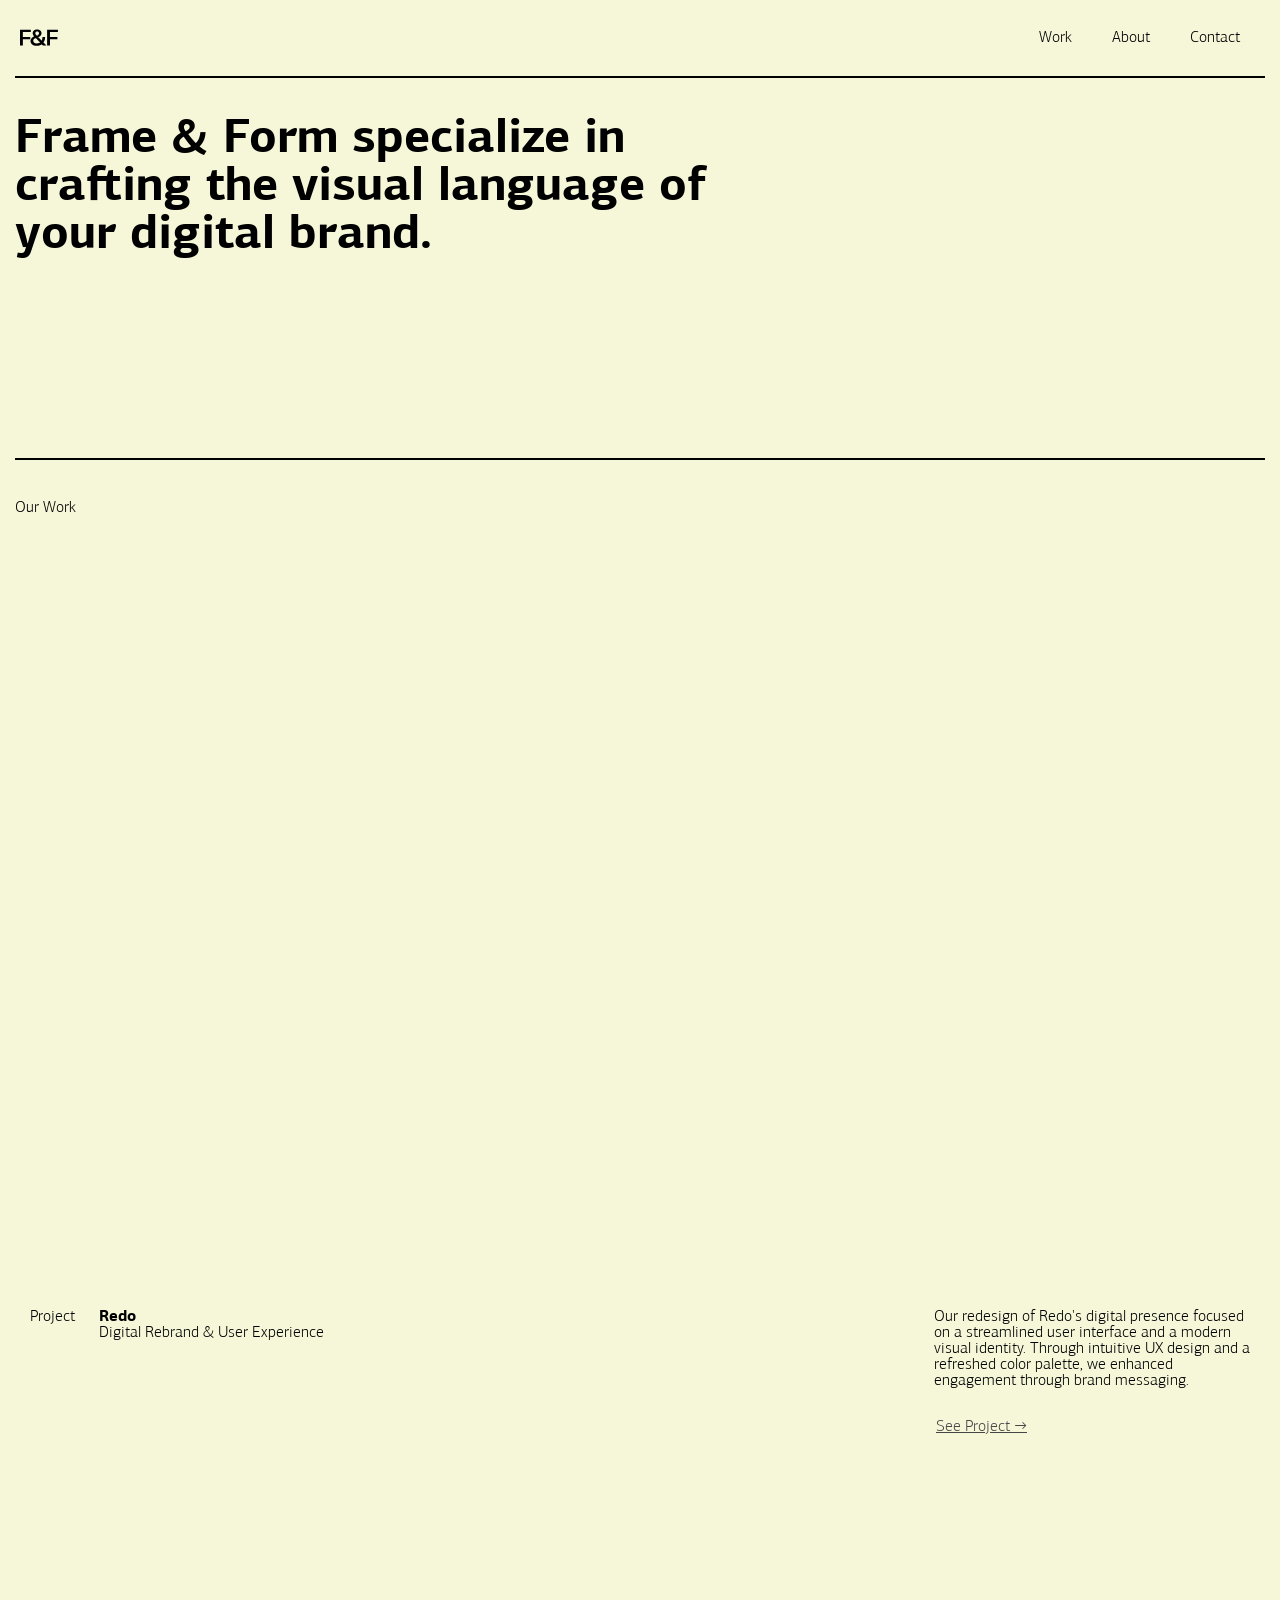
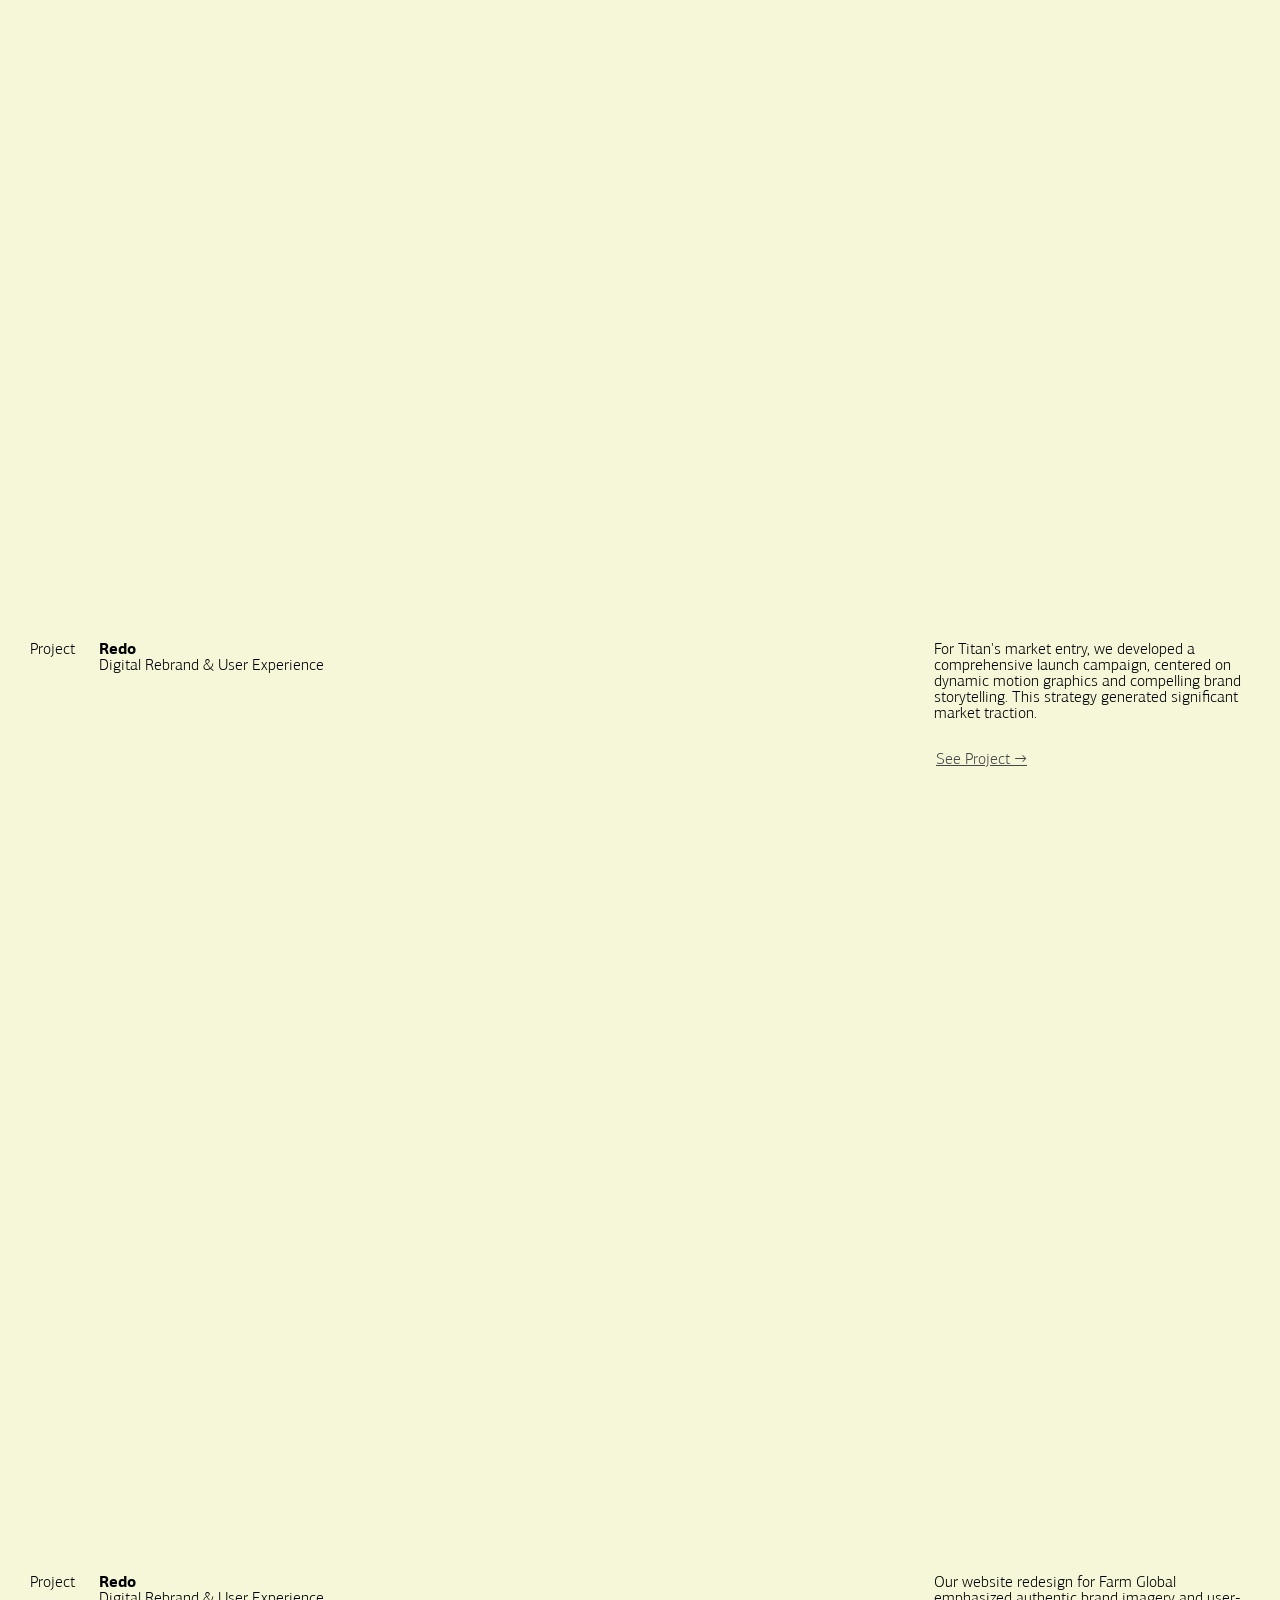
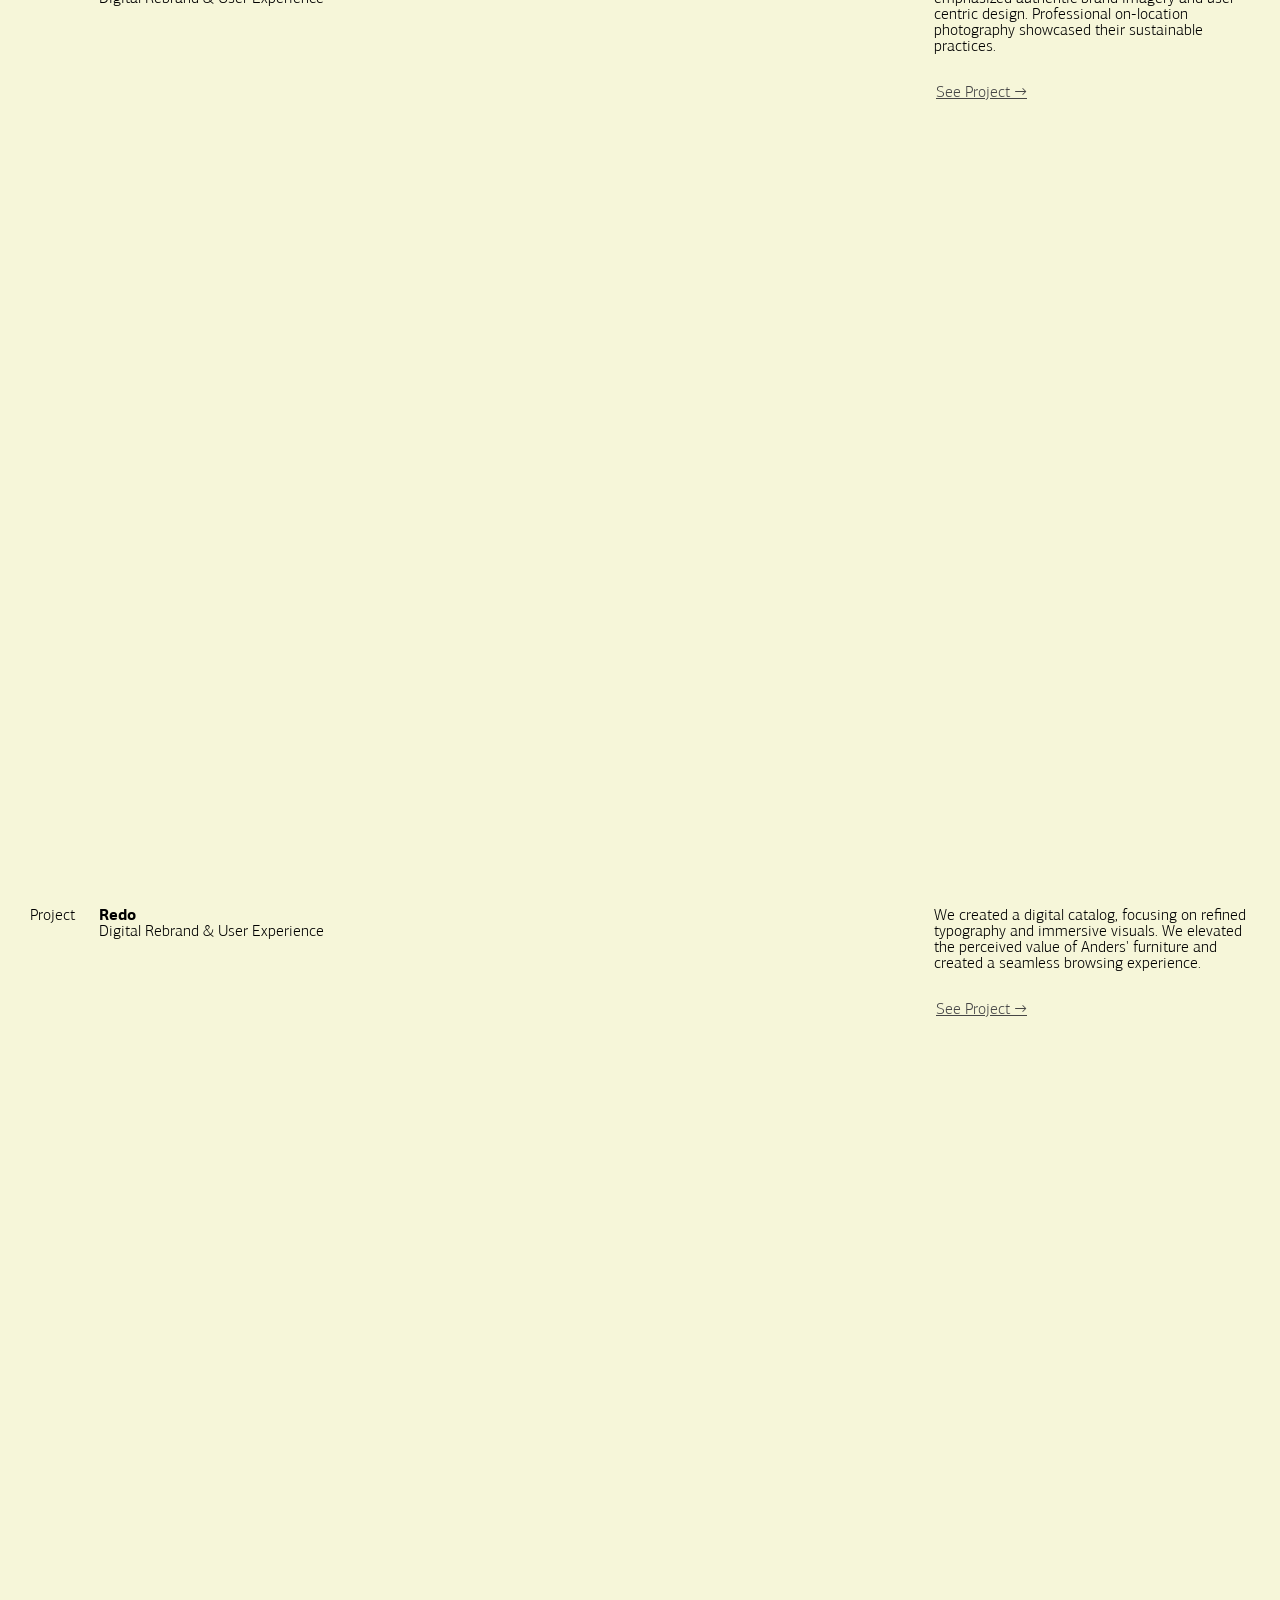
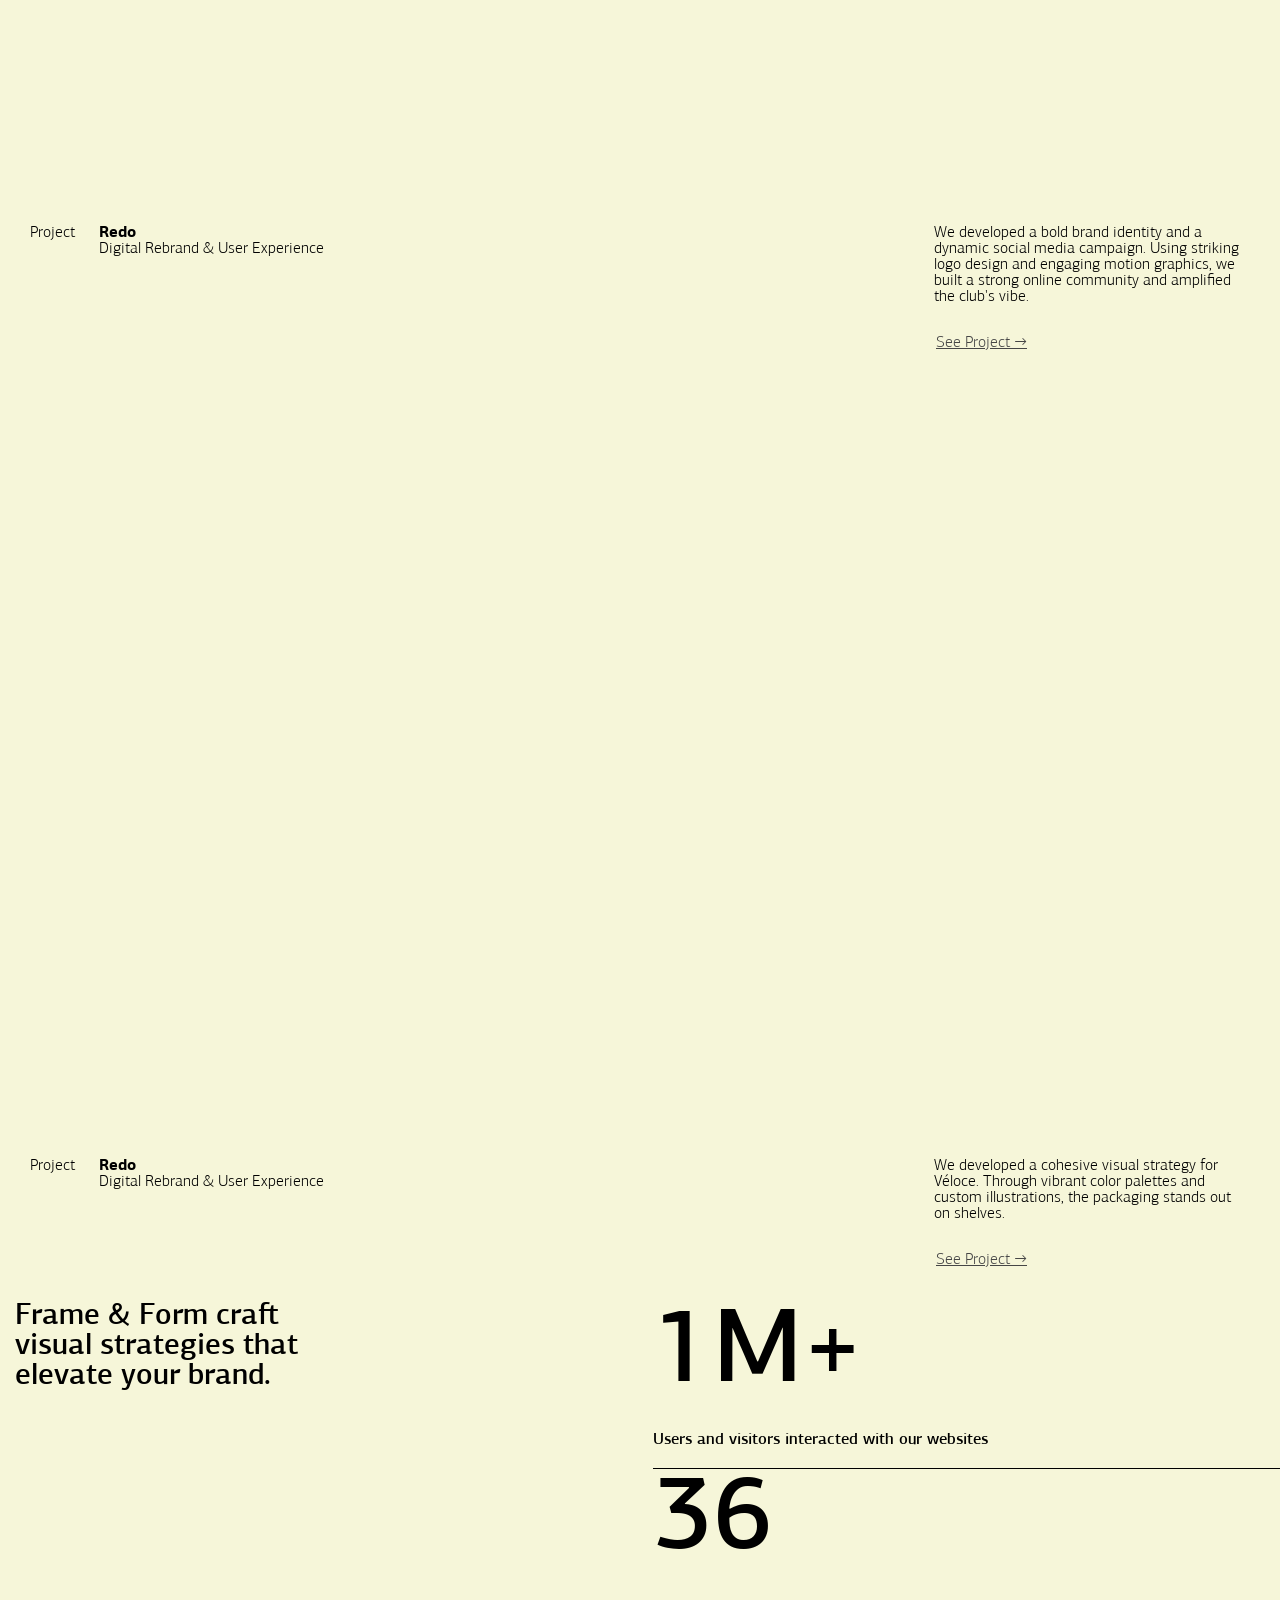
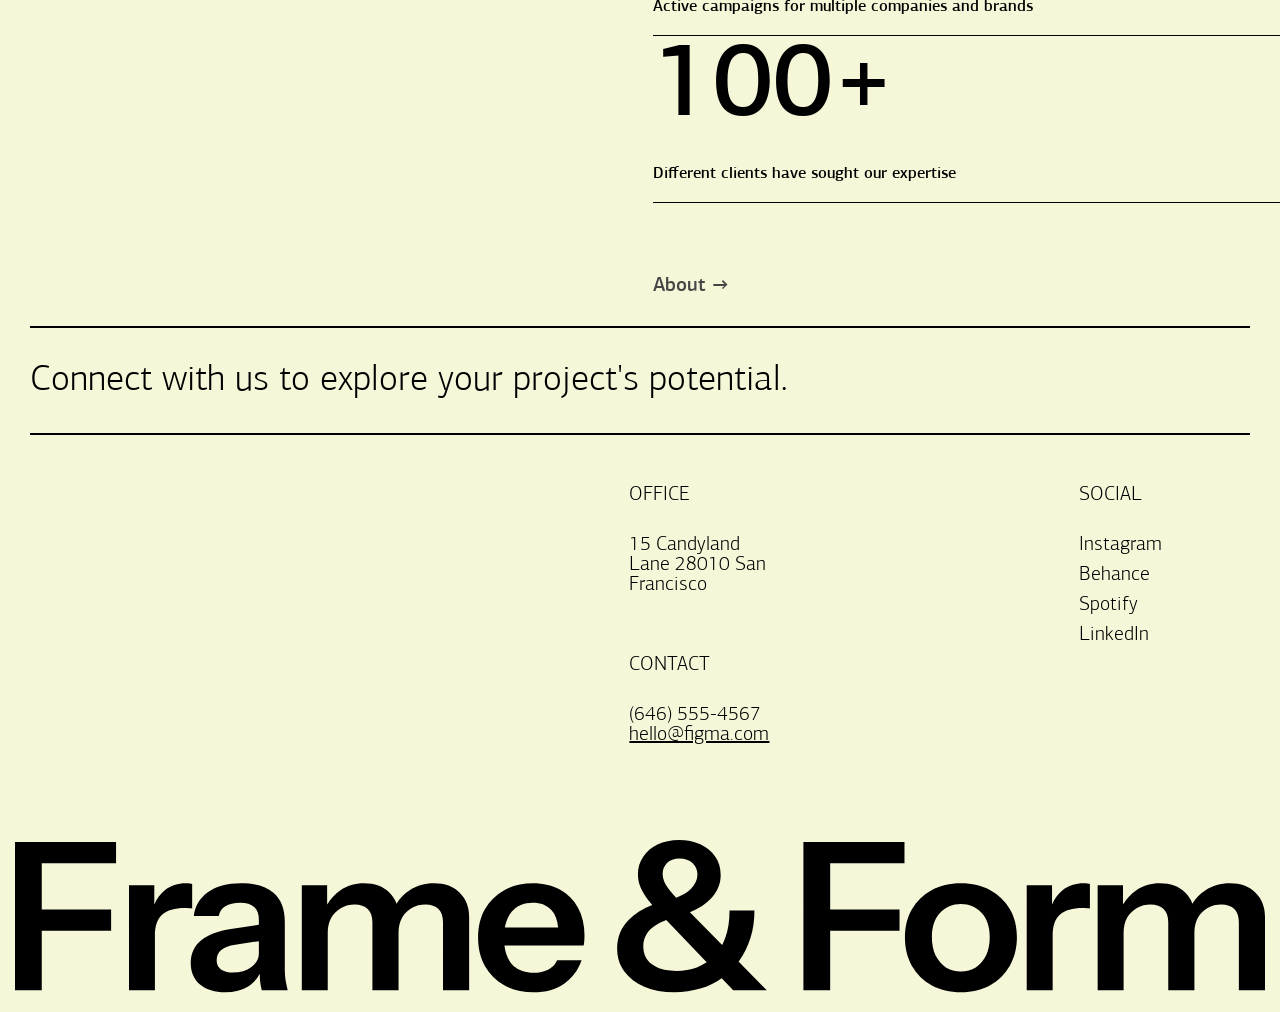
==== commit 71bdcef7: "add about html" ====
--- a/index.html
+++ b/index.html
@@ -19,12 +19,17 @@
                <img src="images\Right logo.svg" alt="" class="header__hidden__logo">
                <a href="" class="header__hidden__menu">Menu</a>
             </nav>
-
-
-            <nav class="header__container__pages">
-               <a href="" class="header__container__pages__item">Work</a>
-               <a href="" class="header__container__pages__item">About</a>
-               <a href="" class="header__container__pages__item">Contact</a>
+            <nav class="header__menu-links">
+               <a href="" class="header__menu-links__link">Work</a>
+               <a href="" class="header__menu-links__link">About</a>
+               <a href="" class="header__menu-links__link">Contact</a>
+
+            </nav>
+
+            <nav class="header__pages">
+               <a href="" class="header__container page">Work</a>
+               <a href="" class="header__container page">About</a>
+               <a href="" class="header__container page">Contact</a>
             </nav>
          </div>
          <div class="header line"></div>
@@ -70,7 +75,7 @@
                
             </div>
             
-            <a class="portfolio__link">See Project →</a>
+            <a href="project_anders.html" class="portfolio__link">See Project →</a>
          </article>
          <div class="portfolio__project">
             <div class="portfolio__images">
@@ -89,7 +94,7 @@
                   For Titan's market entry, we developed a comprehensive launch campaign, centered on dynamic motion graphics and compelling brand storytelling. This strategy generated significant market traction. 
                </div>
             </div>
-            <a class="portfolio__link">See Project →</a>
+            <a href="project_anders.html" class="portfolio__link">See Project →</a>
 
          </div>
          <div class="portfolio__project">
@@ -109,7 +114,7 @@
                  Our website redesign for Farm Global emphasized authentic brand imagery and user-centric design. Professional on-location photography showcased their sustainable practices. 
                </div>
             </div>
-            <a class="portfolio__link">See Project →</a>
+            <a href="project_anders.html" class="portfolio__link">See Project →</a>
 
          </div>
          <div class="portfolio__project">
@@ -129,7 +134,7 @@
                   We created a digital catalog, focusing on refined typography and immersive visuals. We elevated the perceived value of Anders' furniture and created a seamless browsing experience. 
                </div>
             </div>
-            <a class="portfolio__link">See Project →</a>
+            <a href="project_anders.html" class="portfolio__link">See Project →</a>
 
          </div>
          <div class="portfolio__project">
@@ -149,7 +154,7 @@
                   We developed a bold brand identity and a dynamic social media campaign. Using striking logo design and engaging motion graphics, we built a strong online community and amplified the club's vibe. 
                </div>
             </div>
-            <a class="portfolio__link">See Project →</a>
+            <a href="project_anders.html" class="portfolio__link">See Project →</a>
 
          </div>
          <div class="portfolio__project">
@@ -169,7 +174,7 @@
                   We developed a cohesive visual strategy for Véloce. Through vibrant color palettes and custom illustrations, the packaging stands out on shelves. 
                </div>
             </div>
-            <a class="portfolio__link">See Project →</a>
+            <a href="project_anders.html" class="portfolio__link">See Project →</a>
 
          </div>
          
@@ -209,9 +214,9 @@
             </div>
             
          </div>
-
-         
       </section>
+
+      
       <section class="contacts">
             <div class="contacts line"></div>
             <h2 class="contacts__title">Connect with us to explore your project's potential.</h2>
@@ -238,15 +243,7 @@
                   <div class="contacts info">Spotify</div>
                   <div class="contacts info">LinkedIn</div>
                </div>
-
-               
-
-
-
-            </div>
-
-
-
+            </div>
             <img src="images\Footer logo.svg" alt="" class="contacts__vector-logo">
       </section>
 
--- a/css/style.css
+++ b/css/style.css
@@ -11,6 +11,7 @@
 figure, figcaption, footer, header, hgroup,
 menu, nav, output, ruby, section, summary,
 time, mark, audio, video {
+  scrollbar-width: none;
   margin: 0;
   padding: 0;
   border: 0;
@@ -73,6 +74,7 @@
   font-weight: 500;
 }
 .main-bg {
+  font-family: "PFAgoraSansPro";
   background-color: rgb(246, 246, 217);
   background-repeat: no-repeat;
   background-size: cover;
@@ -104,43 +106,59 @@
 .header__hidden {
   display: none;
 }
+.header__menu-links {
+  display: none;
+}
 .header__container {
   display: flex;
   justify-content: space-between;
   padding: 15px 20px;
 }
-.header__container__pages__item {
-  color: black;
-  padding-right: 50px;
-  text-decoration: none;
-  letter-spacing: 5%;
+.header__pages {
+  display: flex;
 }
 @media (max-width: 799px) {
+  .header__container {
+    justify-content: start;
+  }
   .header__hidden {
     display: flex;
     padding-left: 10px;
+    margin-left: 0;
   }
   .header__hidden__logo {
+    position: relative;
     padding-right: 1px;
-    width: 5%;
+    width: 25px;
   }
   .header__hidden__logo:nth-child(2) {
     animation: spin 2s ease-in-out infinite;
   }
   .header__hidden__menu {
+    color: black;
+    position: absolute;
     text-decoration: none;
-    margin-left: 220px;
+    right: 15px;
     margin-top: 5px;
     font-size: 20px;
   }
-  .header__container__pages {
+  .header__pages {
     display: none;
   }
 }
 
+.page {
+  color: black;
+  text-decoration: none;
+  letter-spacing: 5%;
+}
+
 .main {
   font-family: "PFAgoraSansPro";
   font-weight: 500;
+}
+.main__title {
+  width: 65vw;
 }
 .main__container {
   display: flex;
@@ -330,4 +348,212 @@
   .contacts__item {
     padding-bottom: 50px;
   }
+}
+
+.main-project {
+  font-family: "PFAgoraSansPro";
+  font-weight: 300;
+  display: grid;
+  grid-template-columns: 1fr 1fr;
+  grid-template-rows: 1fr 1fr 1fr;
+  margin: auto 15px;
+  margin-bottom: 170px;
+}
+.main-project__subtitle {
+  text-decoration: underline;
+  font-size: 32px;
+  grid-column: 1;
+  grid-row: 2;
+  font-size: 24px;
+  margin-top: 30px;
+}
+.main-project__title {
+  grid-column: 1;
+  grid-row: 3;
+  font-size: 64px;
+  font-weight: 400;
+  margin-top: -110px;
+}
+.main-project__description {
+  grid-column: 2;
+  grid-row: 2;
+  font-size: 20px;
+  font-weight: 400;
+  margin-top: 45px;
+}
+.main-project__subdescription {
+  grid-column: 2;
+  grid-row: 3;
+  white-space: pre-line;
+  font-size: 20px;
+  color: grey;
+  line-height: 1.5;
+}
+.main-project__container {
+  display: flex;
+  padding: 19px 15px;
+  gap: 8px;
+  justify-content: flex-start;
+  grid: 1/1;
+}
+.main-project__logo:last-child {
+  animation: spin 2s ease-in-out infinite;
+}
+@media (max-width: 1300px) {
+  .main-project {
+    display: block;
+  }
+  .main-project__title {
+    margin-top: 20px;
+  }
+}
+@media (max-width: 700px) {
+  .main-project {
+    display: block;
+  }
+  .main-project__logo {
+    display: none;
+  }
+  .main-project__title {
+    margin-top: 20px;
+  }
+}
+
+.project-images {
+  margin-left: 15px;
+  margin-right: 15px;
+  width: calc(100vw - 30px);
+  gap: 15px;
+  display: grid;
+  grid-template-columns: 1fr 1fr;
+  grid-template-rows: repeat(5, 1fr);
+  margin-bottom: 15px;
+}
+.project-images__image1 {
+  width: 100%;
+  grid-column: 1/3;
+  grid-row: 1;
+}
+.project-images__image2 {
+  width: 100%;
+  grid-row: 2;
+  grid-column: 1;
+}
+.project-images__image3 {
+  width: 100%;
+  grid-row: 2;
+  grid-column: 2;
+}
+.project-images__image4 {
+  width: 100%;
+  grid-row: 3;
+  grid-column: 1/3;
+}
+.project-images__image5 {
+  width: 100%;
+  grid-row: 4;
+  grid-column: 1;
+}
+.project-images__image6 {
+  width: 100%;
+  grid-row: 4;
+  grid-column: 2;
+}
+.project-images__image7 {
+  width: 100%;
+  grid-row: 5;
+  grid-column: 1/3;
+}
+@media (max-width: 700px) {
+  .project-images {
+    display: block;
+  }
+  .project-images__image1, .project-images__image2, .project-images__image3, .project-images__image4, .project-images__image5, .project-images__image6, .project-images__image7 {
+    margin-bottom: 20px;
+  }
+}
+
+.other-projects {
+  margin: auto 15px;
+}
+.other-projects__title {
+  font-size: 64px;
+  font-weight: 300;
+  margin: 30px 15px;
+  margin-bottom: 104px;
+}
+.other-projects__project-example-container {
+  display: flex;
+  justify-content: center;
+  margin-bottom: 80px;
+  gap: 15px;
+}
+.other-projects__project {
+  width: 100%;
+}
+.other-projects__img {
+  width: 100%;
+}
+.other-projects__link {
+  font-size: 16px;
+  color: grey;
+  display: block;
+  margin-top: 10px;
+}
+@media (max-width: 700px) {
+  .other-projects__project-example-container {
+    display: block;
+  }
+  .other-projects__project {
+    margin-bottom: 20px;
+  }
+}
+
+.stats-about {
+  font-family: "PFAgoraSansPro";
+  font-weight: 400;
+  padding-left: 15px;
+  padding-right: 15px;
+  padding-top: 20px;
+  padding-bottom: 20px;
+  position: relative;
+}
+.stats-about__description {
+  display: flex;
+  justify-content: center;
+  height: 246px;
+}
+.stats-about__slogan {
+  font-size: 30px;
+}
+.stats-about__num {
+  font-size: 105px;
+  padding-bottom: 25px;
+}
+.stats-about__item {
+  text-align: center;
+  padding-bottom: 20px;
+  width: 33.3333333333vw;
+}
+.stats-about__line {
+  width: 1px;
+  height: 100%;
+  background-color: black;
+}
+.stats-about__link {
+  text-decoration: none;
+  display: block;
+  font-size: 20px;
+  margin-top: 73px;
+  text-align: left;
+  margin-bottom: 30px;
+  color: rgb(70, 70, 70);
+}
+@media (max-width: 799px) {
+  .stats-about__container {
+    display: block;
+  }
+  .stats-about__slogan {
+    padding-bottom: 80px;
+  }
 }/*# sourceMappingURL=style.css.map */
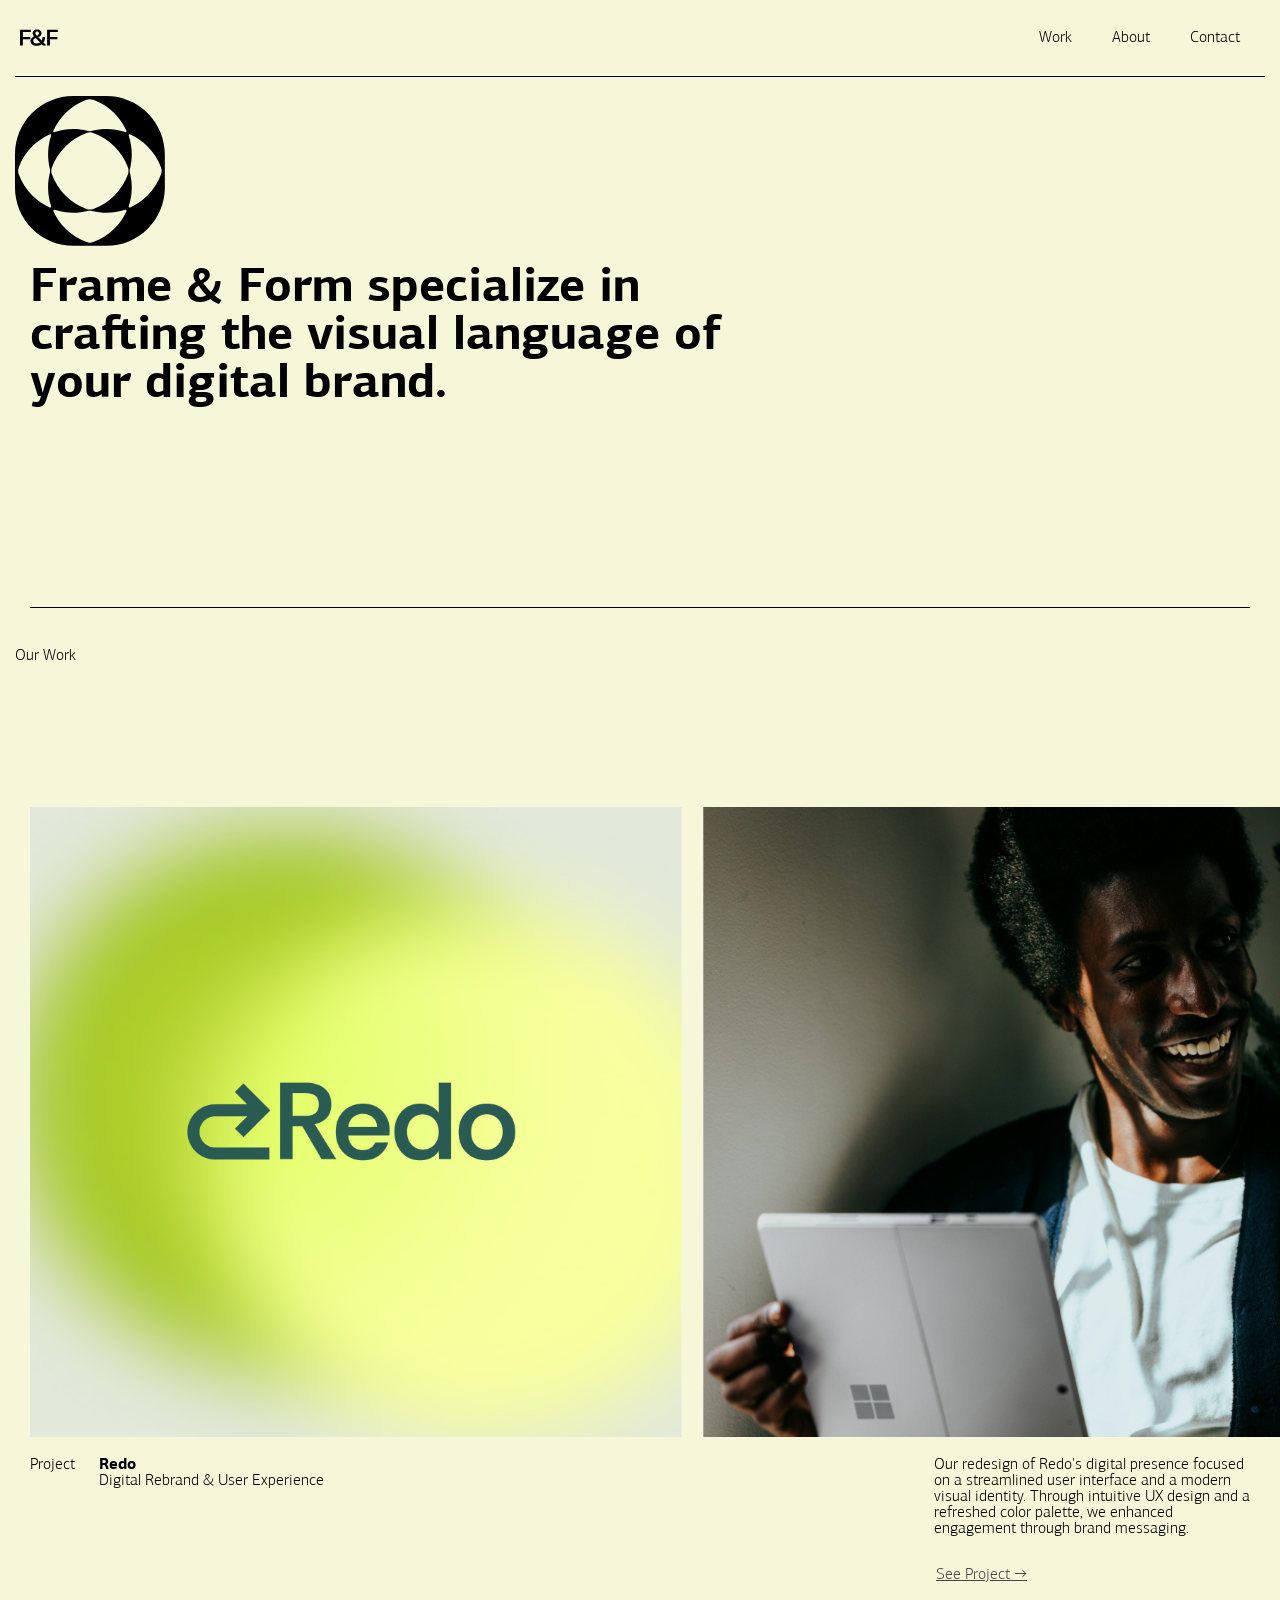
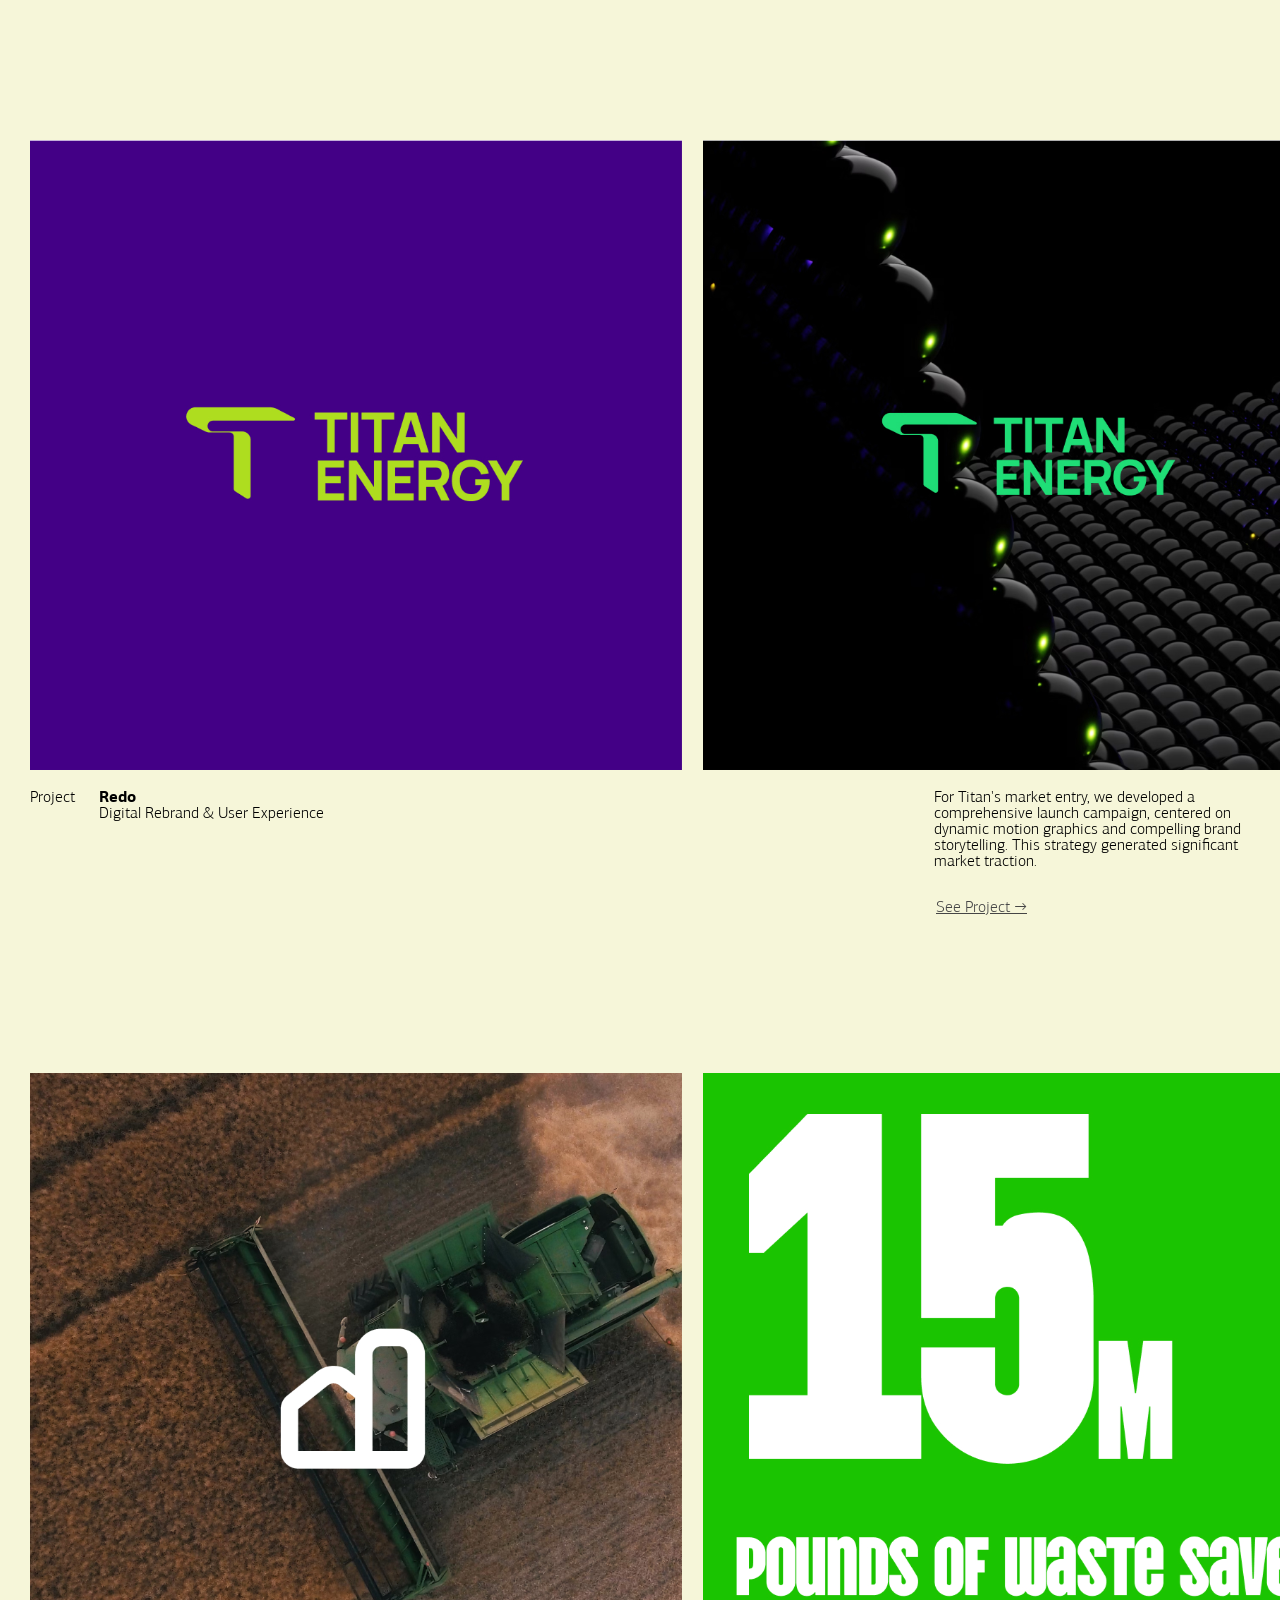
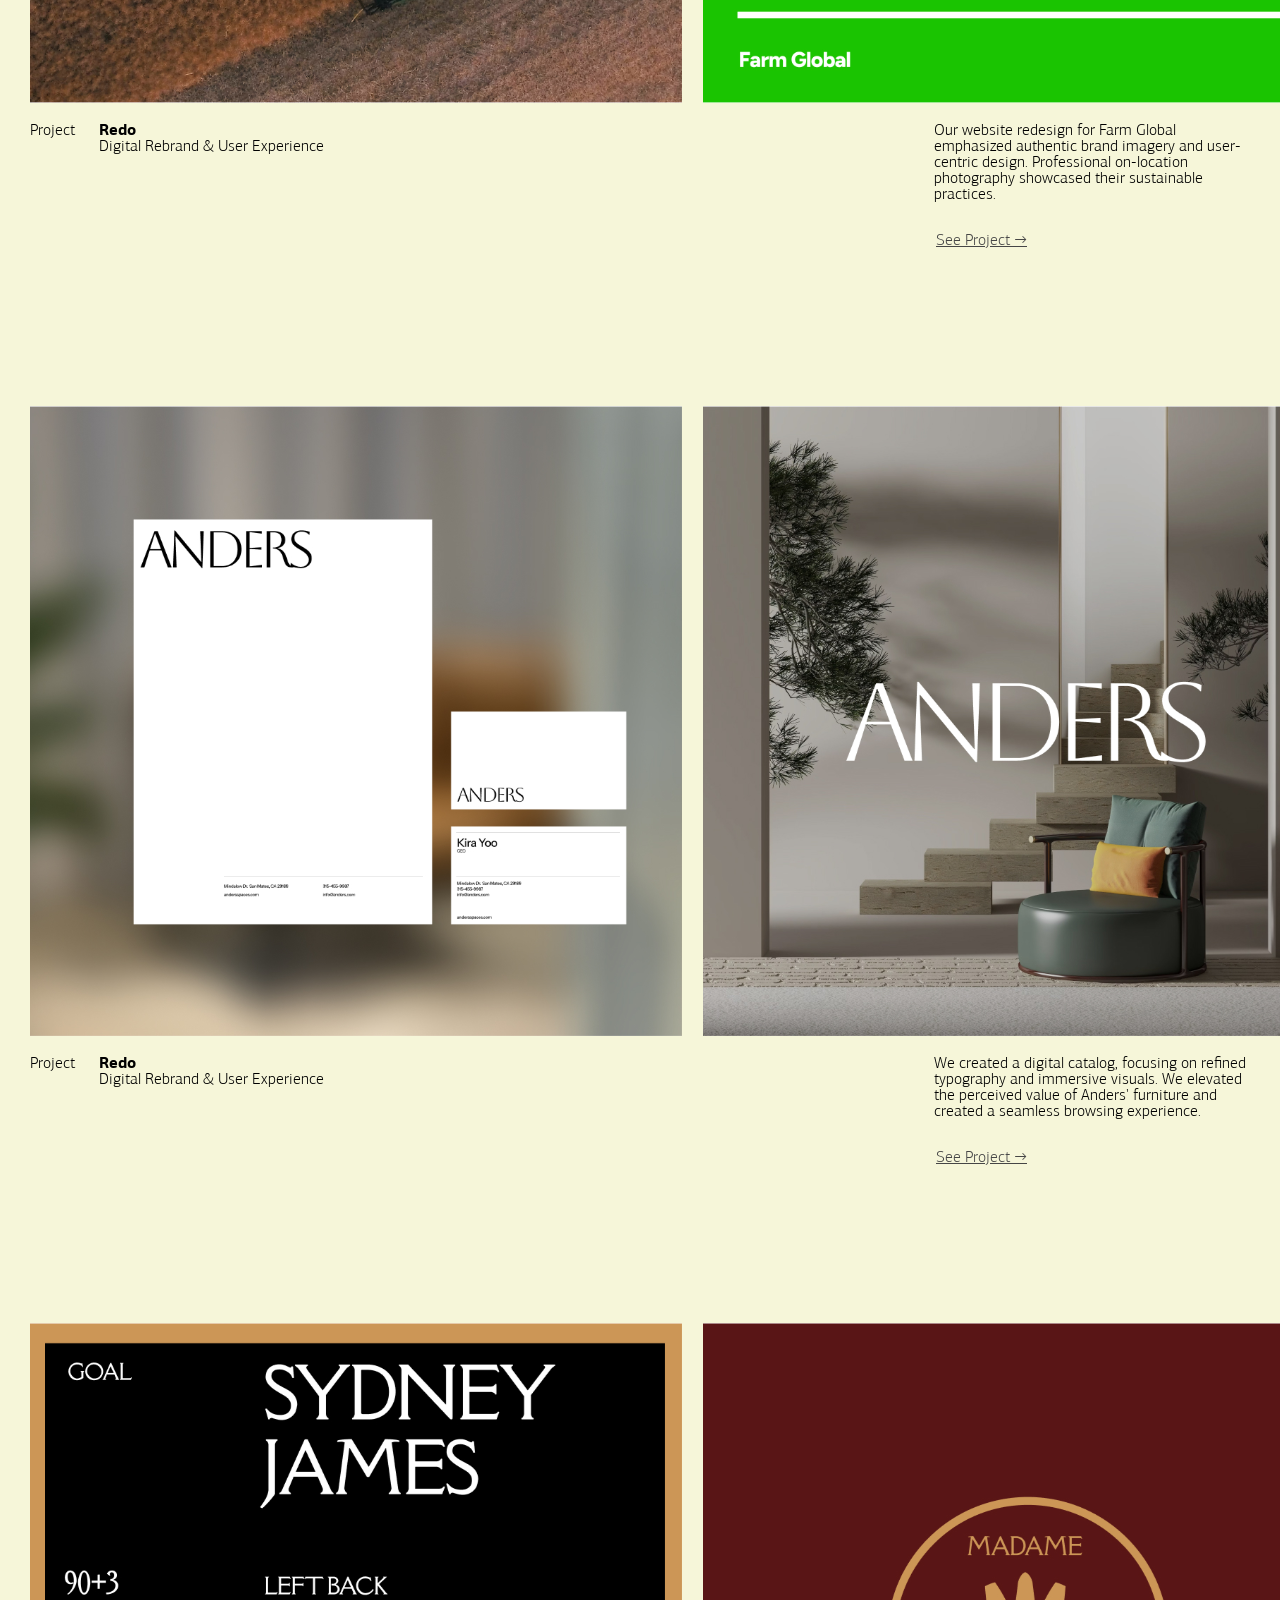
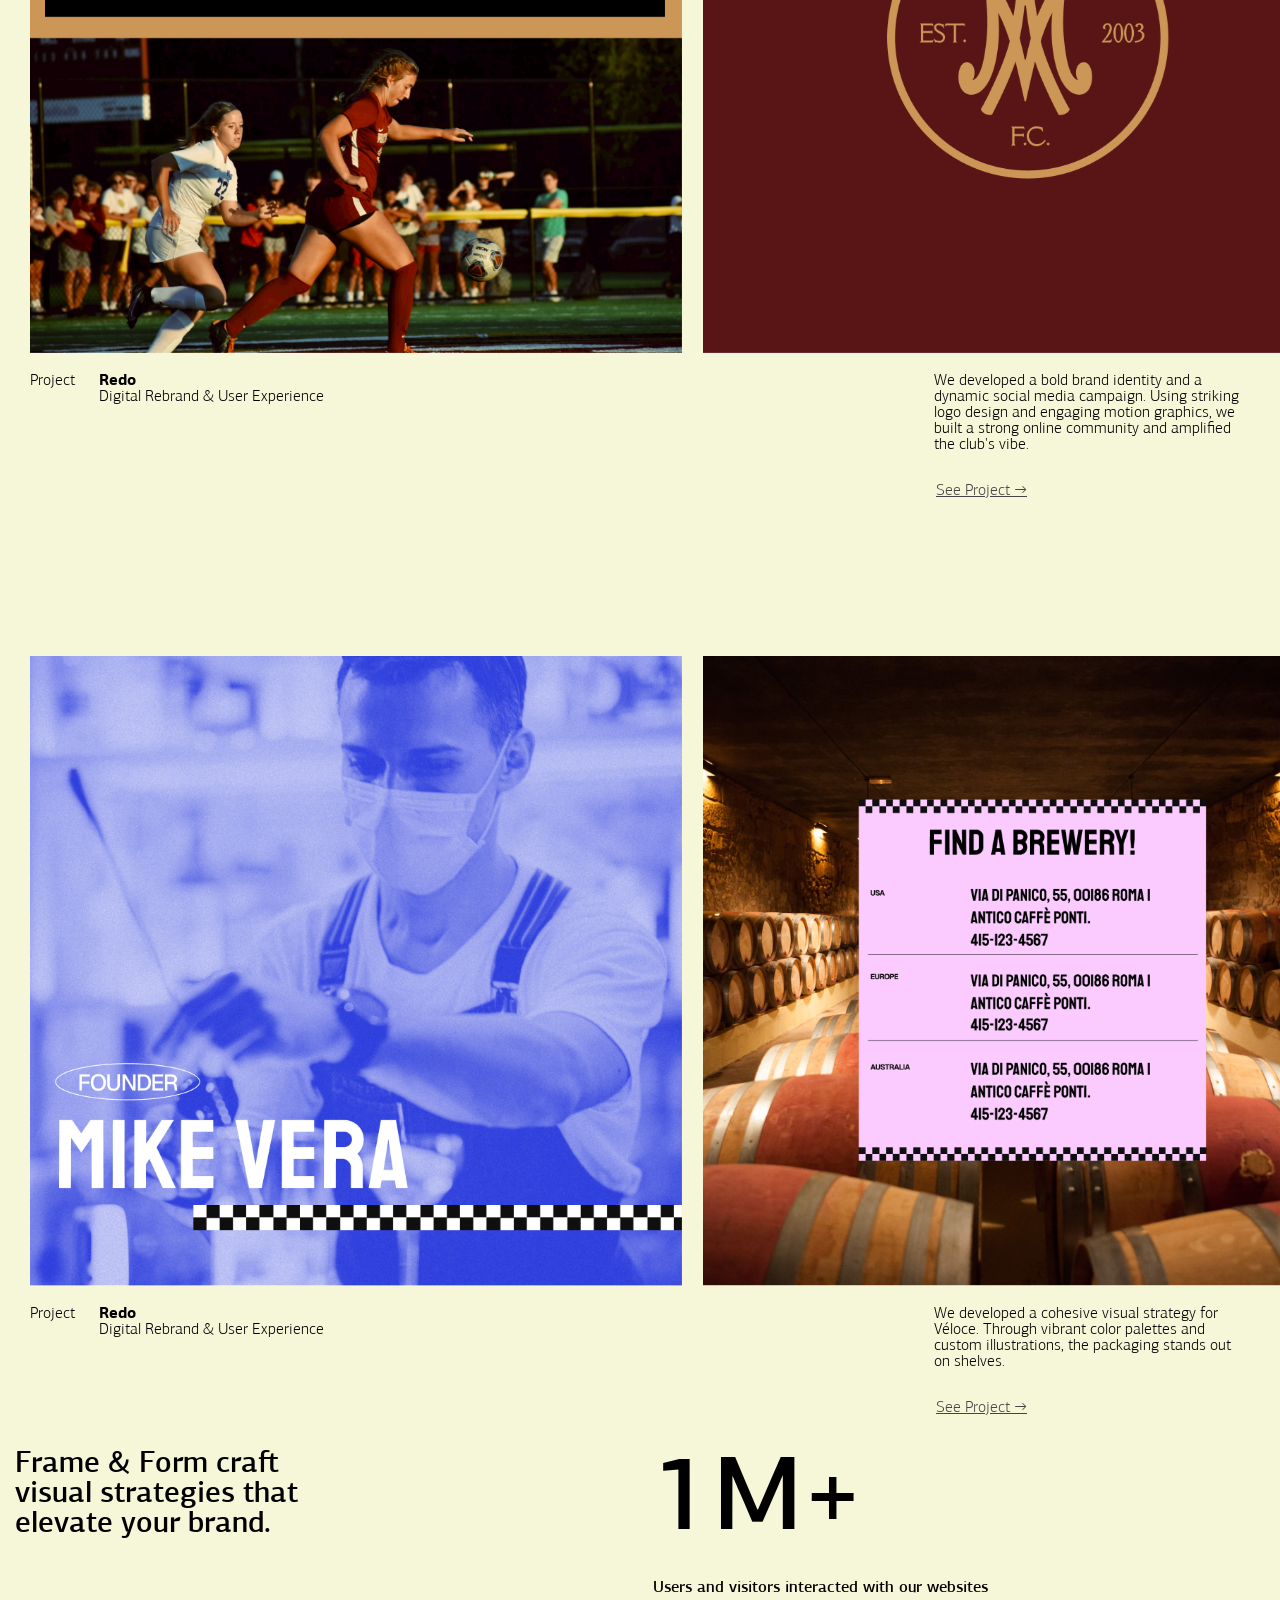
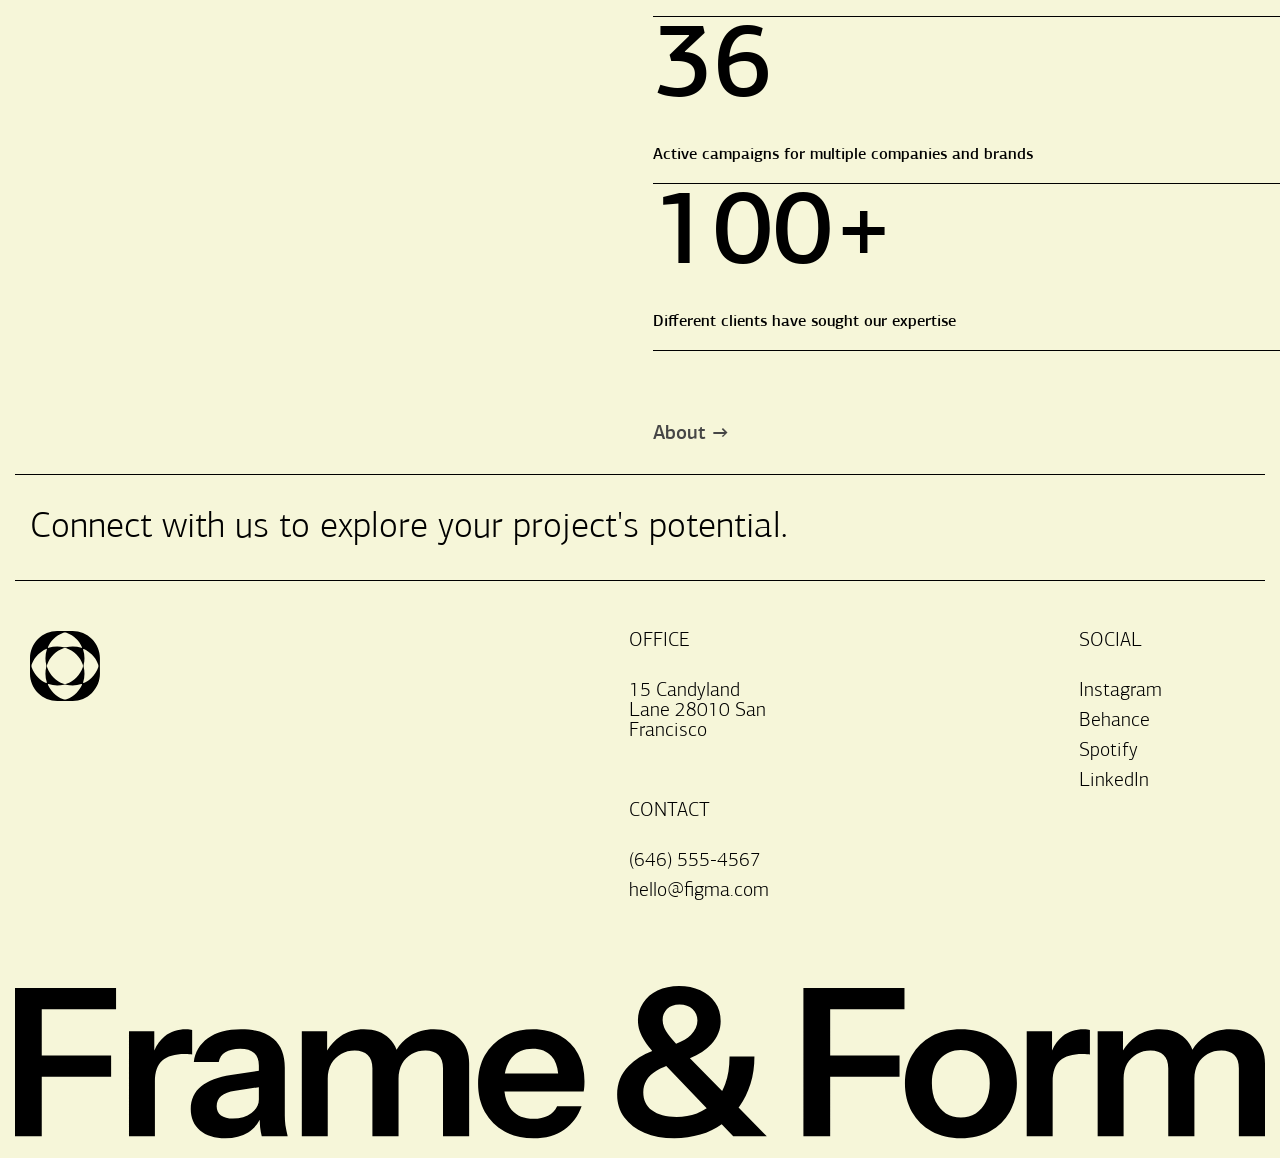
==== commit 731aecda: "исправлен импорт в head" ====
--- a/index.html
+++ b/index.html
@@ -3,8 +3,8 @@
 <head>
    <meta charset="UTF-8">
    <meta name="viewport" content="width=divice-width, initial-scale=1.0">
-   <link rel="stylesheet" href="/css/_reset.css">
-   <link rel="stylesheet" href="/css/style.css">
+   <link rel="stylesheet" href="css/_reset.css">
+   <link rel="stylesheet" href="css/style.css">
    <title>Modern Brand</title>
 </head>
 <body>
@@ -251,4 +251,4 @@
    
    
 </body>
-</html>+</html>
--- a/css/style.css
+++ b/css/style.css
@@ -84,10 +84,11 @@
 }
 
 .line {
-  height: 2px;
+  height: 1px !important;
   background-color: black;
   text-align: center;
-  margin: 0 15px;
+  margin: 0 15px !important;
+  padding: 0 0 !important;
 }
 
 @keyframes spin {
@@ -156,13 +157,14 @@
 .main {
   font-family: "PFAgoraSansPro";
   font-weight: 500;
+  margin: auto 15px;
 }
 .main__title {
-  width: 65vw;
+  width: 70%;
 }
 .main__container {
   display: flex;
-  padding: 19px 15px;
+  padding: 19px 0;
   gap: 8px;
   justify-content: flex-start;
 }
@@ -180,6 +182,11 @@
   white-space: pre-wrap;
   padding-bottom: 150px;
 }
+@media (max-width: 799px) {
+  .main__title {
+    width: 100%;
+  }
+}
 
 .portfolio {
   font-family: "PFAgoraSansPro";
@@ -248,7 +255,7 @@
   font-family: "PFAgoraSansPro";
   font-weight: 400;
   padding-left: 15px;
-  padding-top: 20px;
+  margin-top: 20px;
   position: relative;
 }
 .stats__container {
@@ -291,6 +298,7 @@
 }
 
 .contacts {
+  text-decoration: none;
   font-family: "PFAgoraSansPro";
   font-weight: 300;
   color: black;
@@ -320,7 +328,9 @@
   margin: 15px 15px;
 }
 .contacts .info {
+  display: block;
   padding-bottom: 10px;
+  text-decoration: none;
 }
 .contacts__item {
   width: 201px;
@@ -336,6 +346,8 @@
 .contacts .office {
   grid-row: 1;
   grid-column: 2;
+  text-decoration: none;
+  margin-bottom: 20px;
 }
 .contacts .social {
   grid-row: 1;
@@ -516,15 +528,12 @@
   padding-right: 15px;
   padding-top: 20px;
   padding-bottom: 20px;
-  position: relative;
 }
 .stats-about__description {
   display: flex;
   justify-content: center;
   height: 246px;
-}
-.stats-about__slogan {
-  font-size: 30px;
+  margin-bottom: 20px;
 }
 .stats-about__num {
   font-size: 105px;
@@ -550,10 +559,174 @@
   color: rgb(70, 70, 70);
 }
 @media (max-width: 799px) {
-  .stats-about__container {
-    display: block;
-  }
-  .stats-about__slogan {
-    padding-bottom: 80px;
+  .stats-about {
+    height: 80vh;
+  }
+  .stats-about__description {
+    display: block;
+  }
+  .stats-about__item {
+    margin-top: 36px;
+    text-align: left;
+    width: 100%;
+  }
+  .stats-about__line {
+    width: 100%;
+    height: 1px;
+    background-color: black;
+  }
+}
+
+.services {
+  margin-left: 15px;
+  margin-top: 30px;
+  margin-bottom: 100px;
+  display: grid;
+  grid-template-columns: 1fr 1fr;
+}
+.services__title {
+  font-size: 64px;
+  grid-column: 1;
+  padding-bottom: 16px;
+}
+.services__items {
+  display: grid;
+  grid-template-columns: 1fr 1fr;
+  grid-template-rows: 1fr 1fr;
+  grid-column: 2;
+}
+.services__item {
+  width: 25vw;
+  margin-bottom: 40px;
+}
+.services__description {
+  white-space: pre-line;
+  line-height: 1.5;
+}
+.services__item-title {
+  margin-bottom: 20px;
+  color: grey;
+}
+.services__link {
+  grid-column: 2;
+  color: grey;
+  grid-row: 2;
+}
+@media (max-width: 799px) {
+  .services {
+    grid-template-columns: 1fr;
+  }
+  .services__item {
+    width: 100vw;
+  }
+  .services__title {
+    grid-column: 1;
+  }
+  .services__items {
+    grid-column: 1;
+  }
+  .services__link {
+    grid-column: 1;
+    grid-row: 3;
+  }
+}
+@media (max-width: 1200px) {
+  .services__items {
+    grid-template-columns: 1fr;
+  }
+}
+
+.awards {
+  display: grid;
+  grid-template-columns: 1fr 1fr;
+  margin: 30px 15px 100px 15px;
+}
+.awards__title {
+  font-size: 64px;
+  margin-left: 15px;
+  grid-column: 1;
+  margin-bottom: 60px;
+}
+.awards__items {
+  right: 0;
+}
+.awards__item {
+  display: grid;
+  grid-template-columns: 2fr 1fr 1fr;
+  text-align: right;
+  font-size: 20px;
+}
+.awards__name {
+  text-align: left;
+}
+.awards__year {
+  text-align: center;
+  color: grey;
+}
+.awards__link-button {
+  text-decoration: none;
+}
+.awards__line {
+  margin: 25px auto;
+  background-color: black;
+  height: 1px;
+  width: 100%;
+}
+@media (max-width: 799px) {
+  .awards {
+    grid-template-columns: 1fr;
+  }
+}
+
+.team {
+  display: grid;
+  grid-template-columns: 1fr 1fr;
+  margin: 30px 15px 0 15px;
+  font-size: 20px;
+  font-weight: 300;
+  margin-bottom: 100px;
+}
+.team__title {
+  font-size: 64px;
+  margin-left: 15px;
+  grid-column: 1;
+  margin-bottom: 20px;
+}
+.team__mates-container {
+  display: grid;
+  grid-template-columns: 25vw 25vw;
+  gap: 20px;
+}
+.team__img {
+  width: 100%;
+  margin-bottom: 17px;
+}
+.team__function {
+  color: grey;
+  margin-bottom: 10px;
+  width: 70%;
+}
+.team__name {
+  margin-bottom: 10px;
+}
+.team__line {
+  grid-column: 2;
+  height: 1px;
+  background-color: black;
+  width: 100%;
+  margin: 41px auto;
+}
+.team__mates {
+  grid-column: 2;
+  display: grid;
+  grid-template-columns: 1fr 1fr;
+  gap: 20px;
+}
+@media (max-width: 799px) {
+  .team {
+    display: block;
+  }
+  .team__mates-container {
+    display: block;
   }
 }/*# sourceMappingURL=style.css.map */
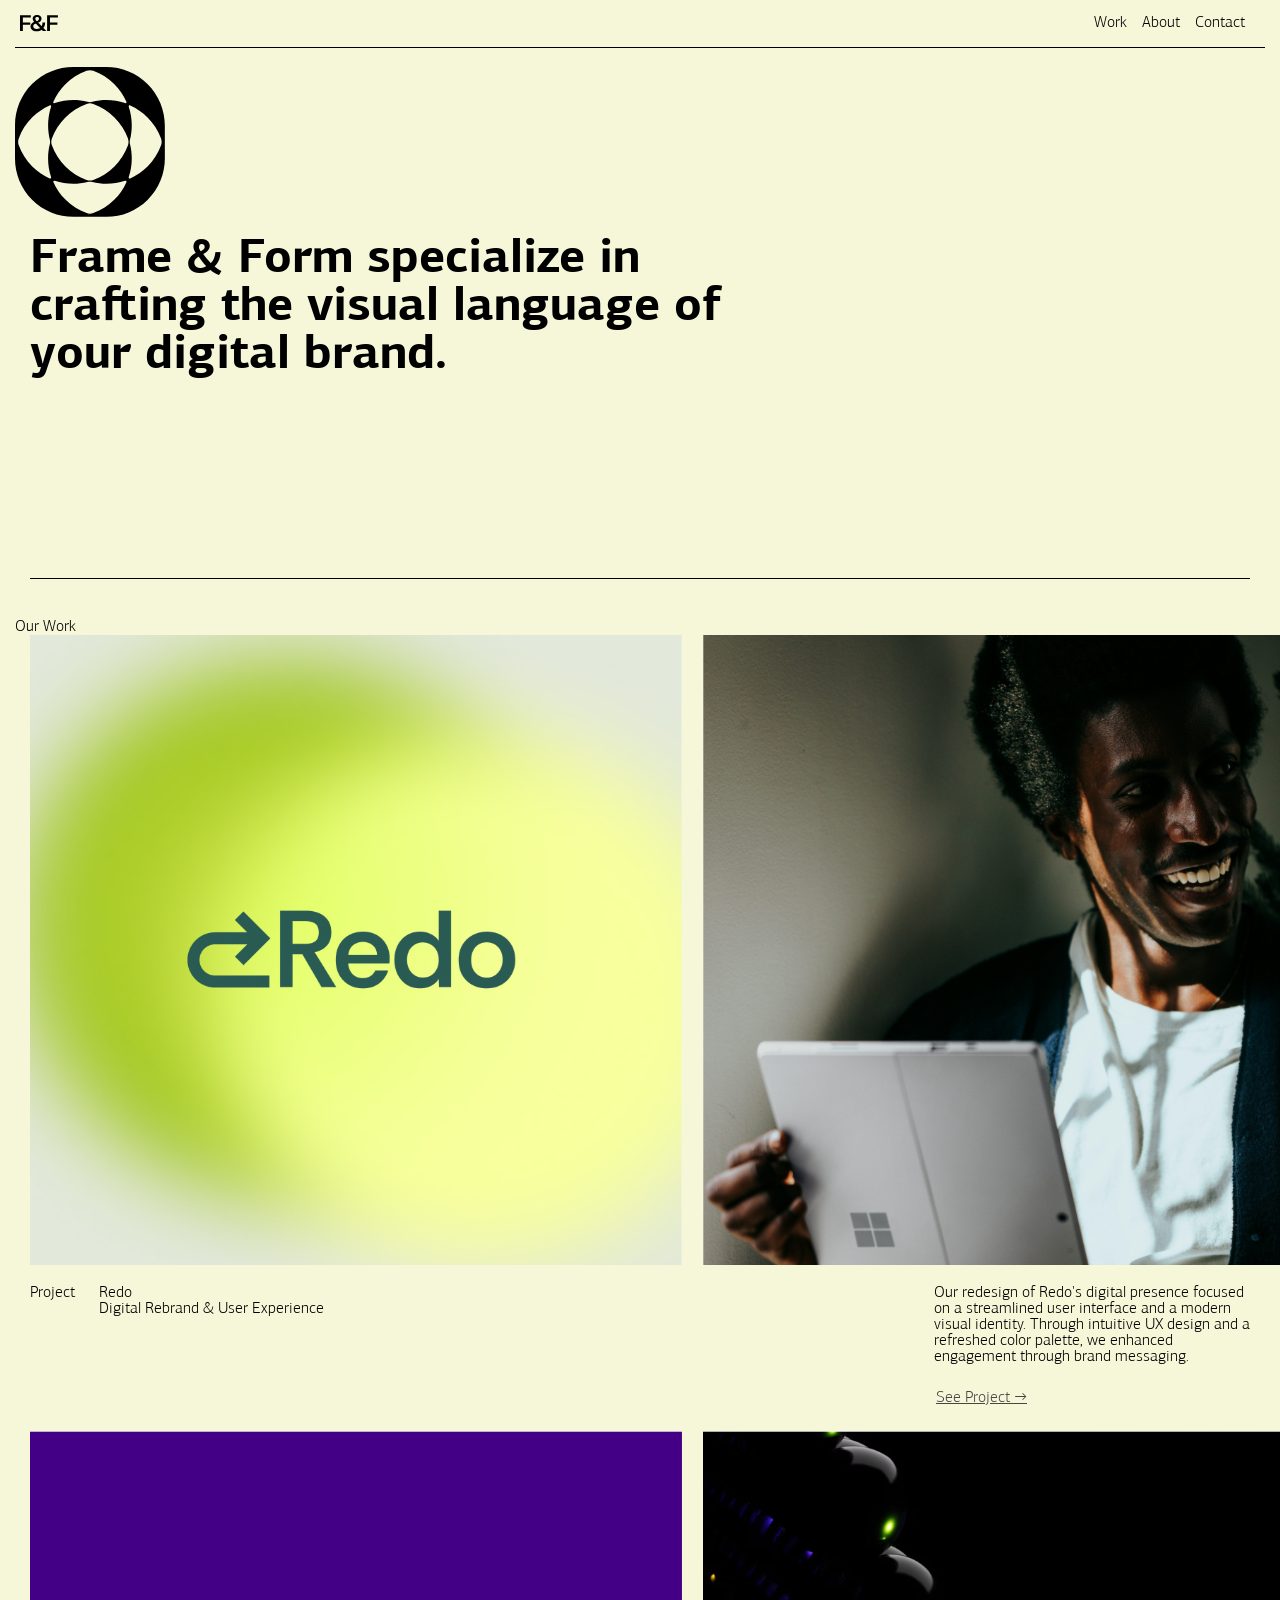
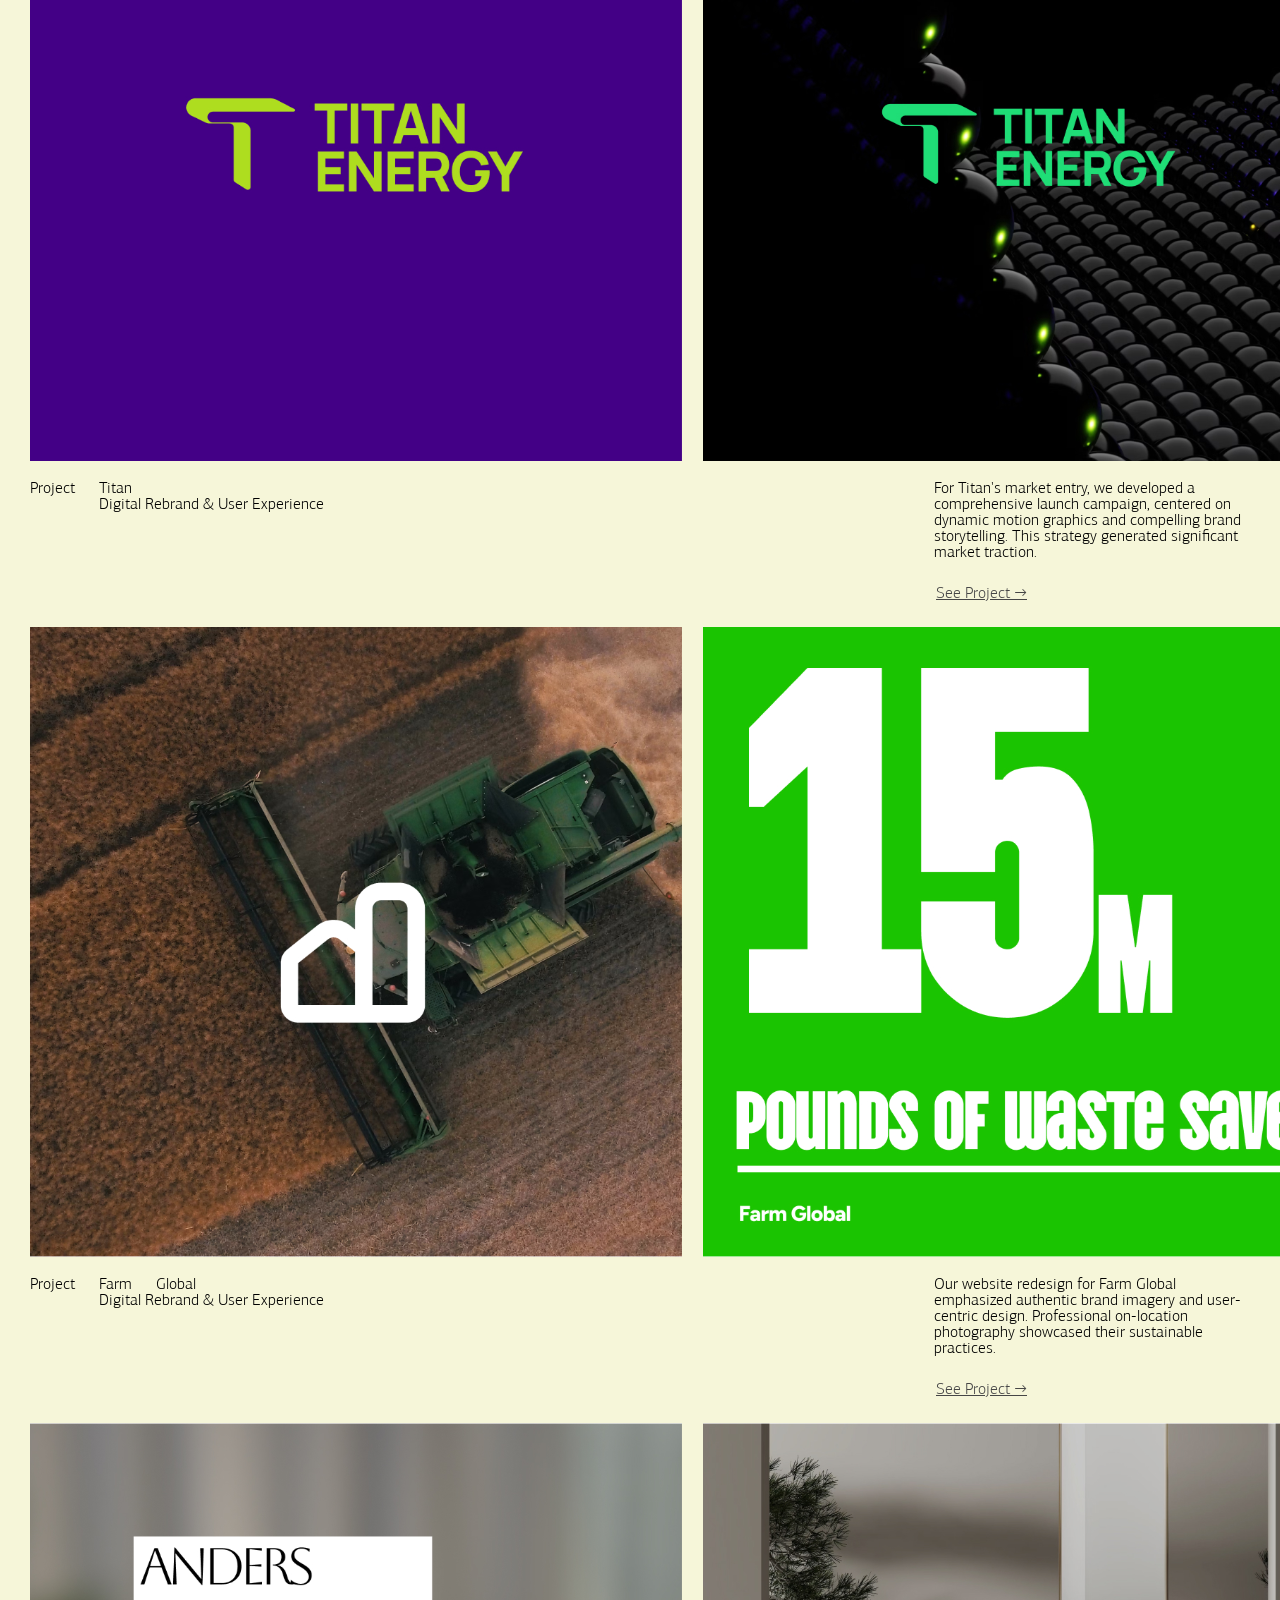
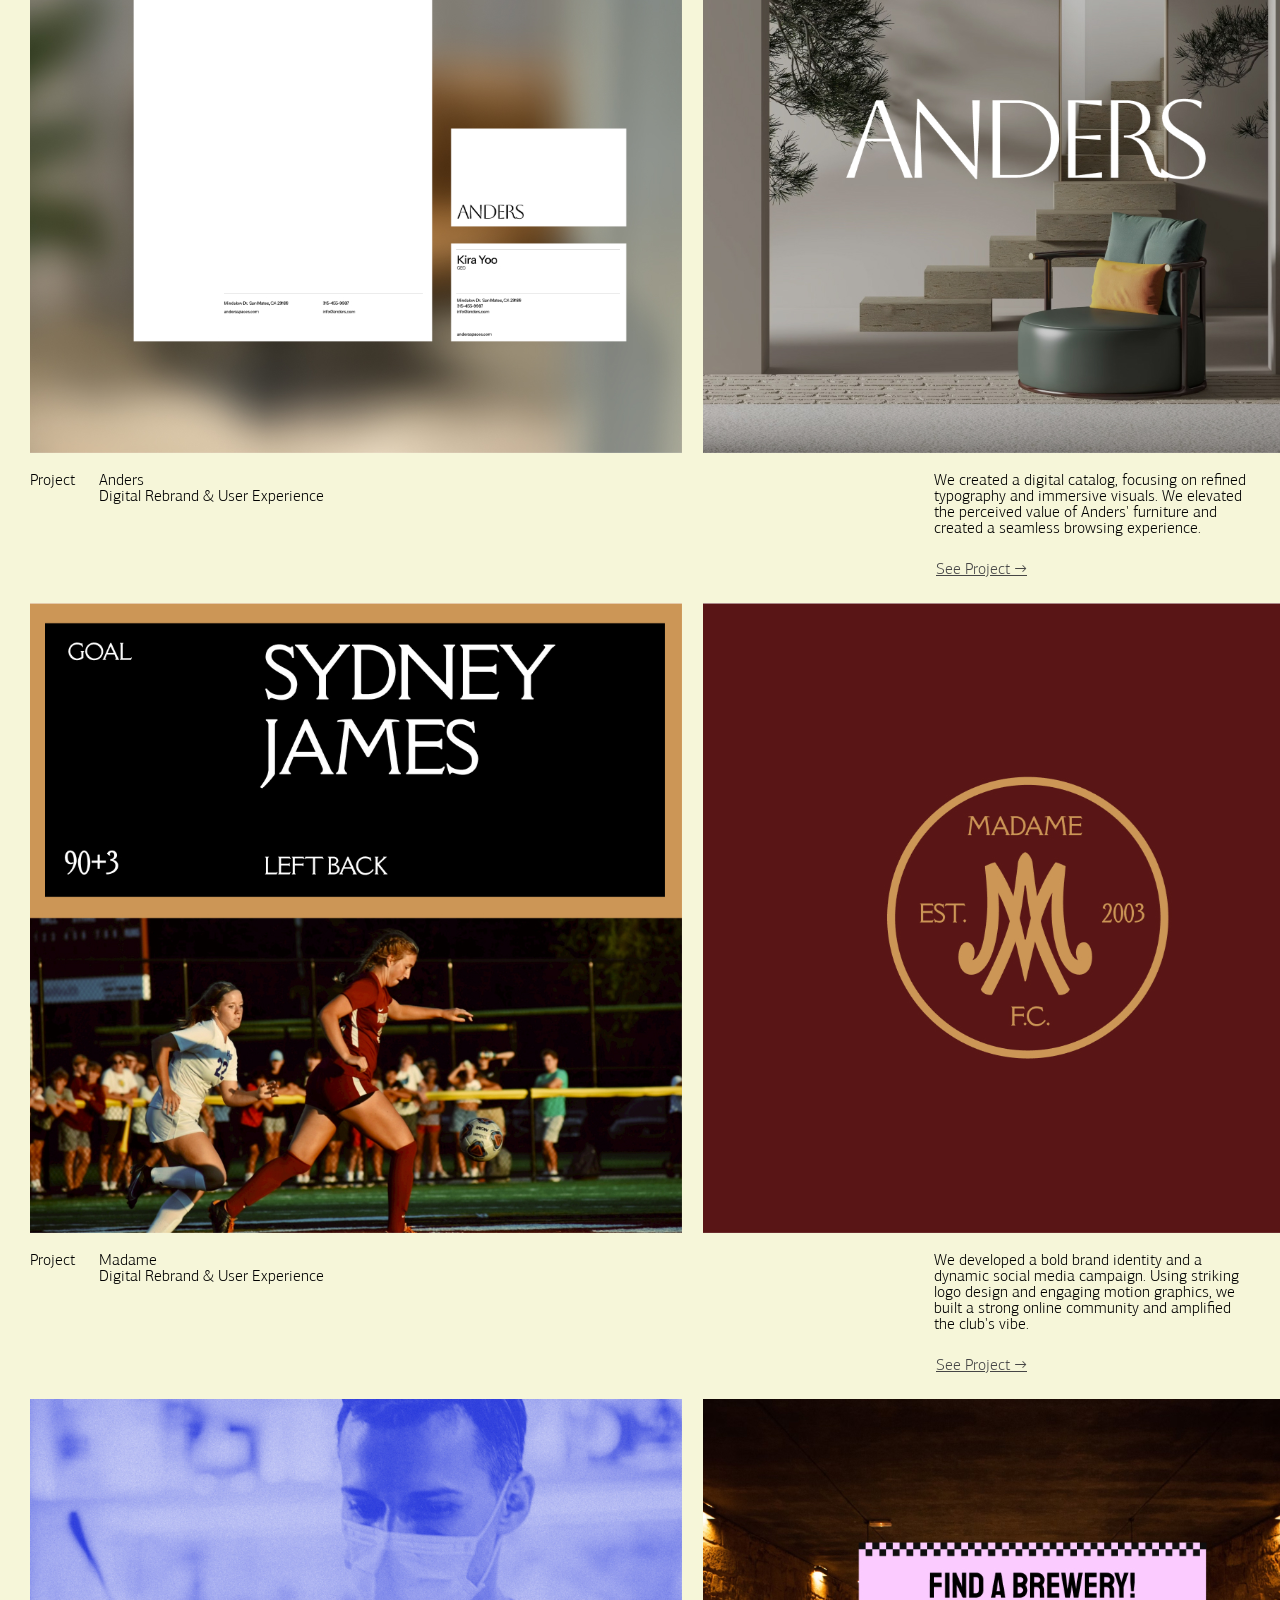
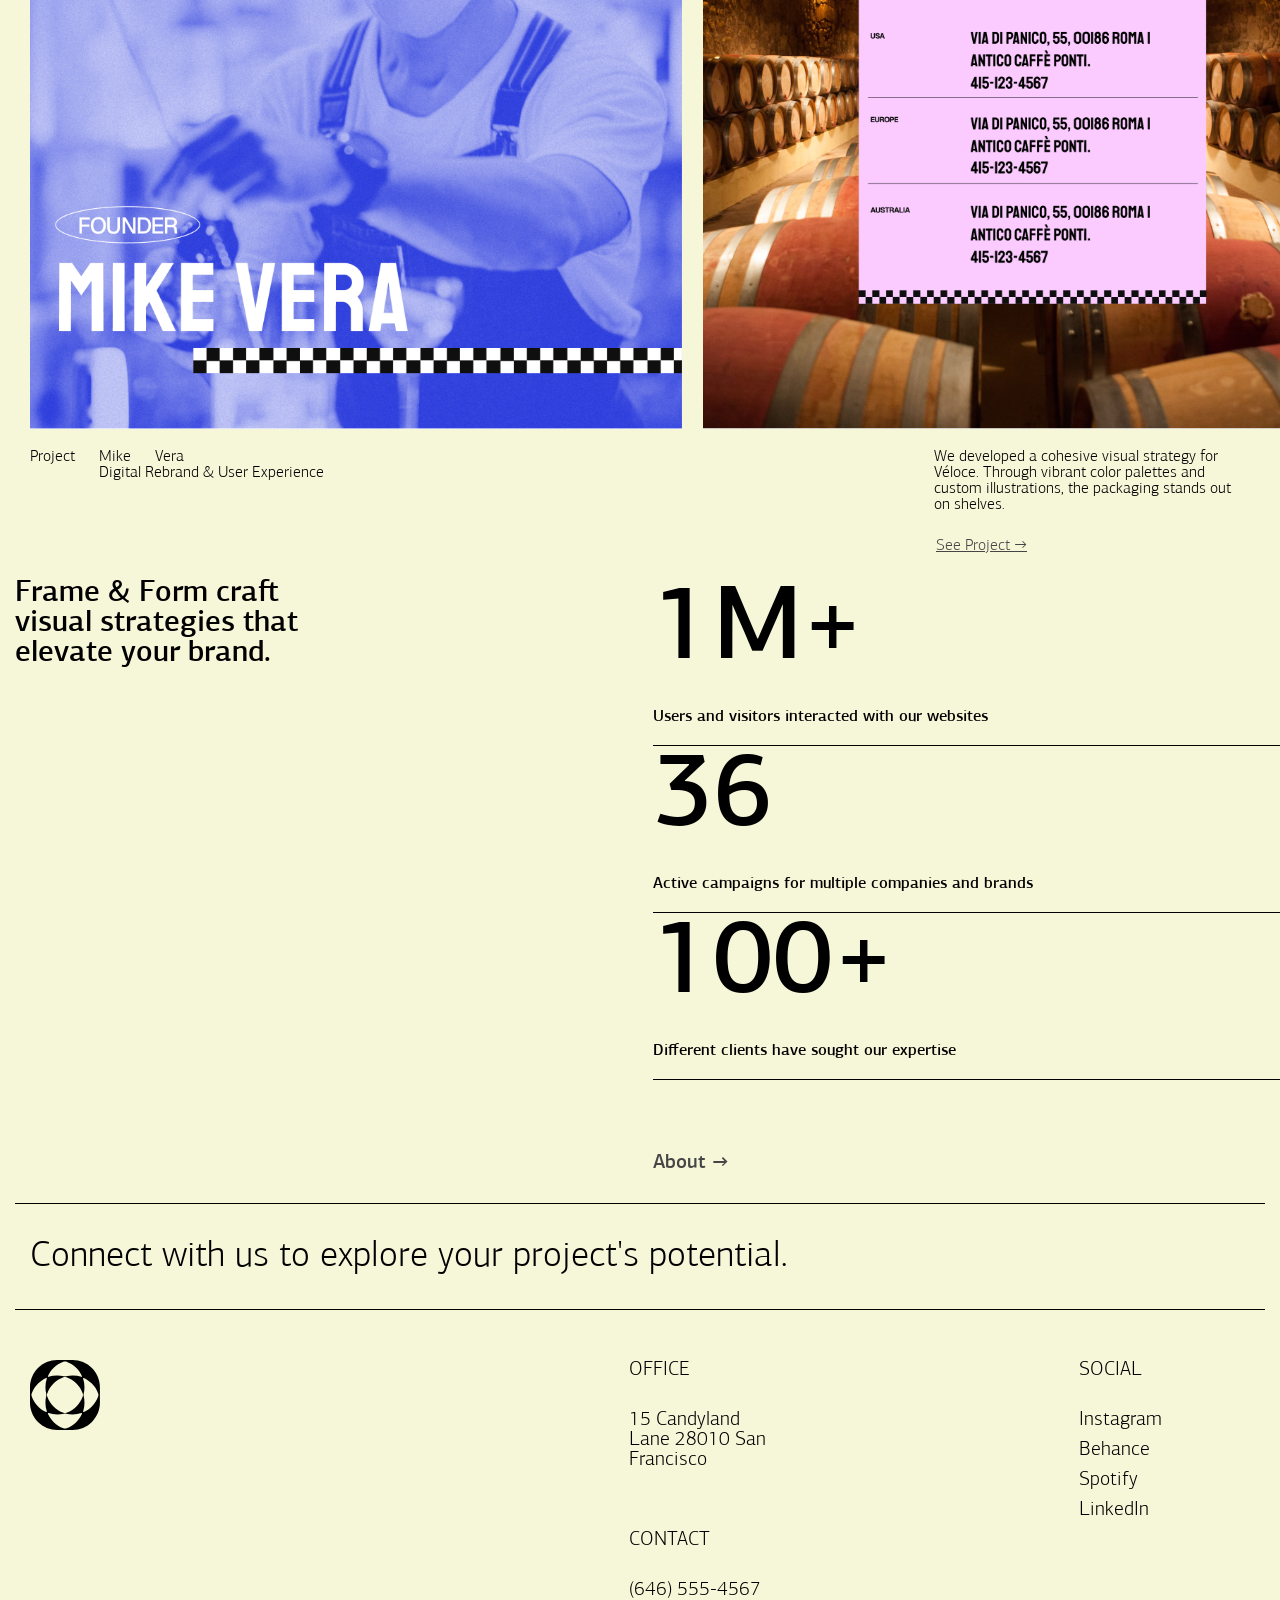
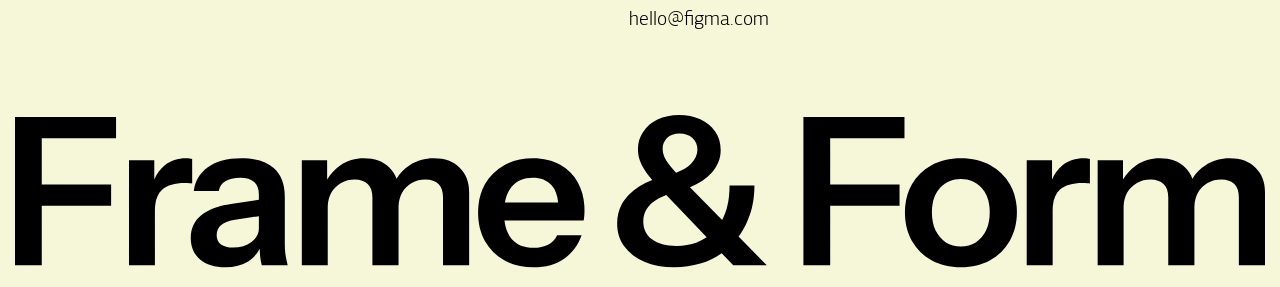
==== commit 2776270a: "see project link edit" ====
--- a/index.html
+++ b/index.html
@@ -8,35 +8,42 @@
    <title>Modern Brand</title>
 </head>
 <body>
+   
    <div class="main-bg">
       <header class="header">
-         <div class="header__container">
-            
-            <img src="images\F&F logo.svg" alt="" class="header__container__logo">
-
-            <nav class="header__hidden">
-               <img src="images\Left logo.svg" alt="" class="header__hidden__logo">
-               <img src="images\Right logo.svg" alt="" class="header__hidden__logo">
-               <a href="" class="header__hidden__menu">Menu</a>
+         <div class="header__wrapper">
+            
+            <a href = "index.html" class="header__logo-link">
+               <img src="images\F&F logo.svg" alt="" class="header__logo">
+            </a>
+
+            <nav class="header__mobile">
+               <img src="images\Left logo.svg" alt="" class="header__mobile-icon" aria-hidden="true">
+               <img src="images\Right logo.svg" alt="" class="header__mobile-icon" aria-hidden="true">
+
+               <button  class="header__mobile-menu-btn"  id="menu-button">Menu</button>
+
+              
             </nav>
-            <nav class="header__menu-links">
-               <a href="" class="header__menu-links__link">Work</a>
-               <a href="" class="header__menu-links__link">About</a>
-               <a href="" class="header__menu-links__link">Contact</a>
-
-            </nav>
+            
 
             <nav class="header__pages">
-               <a href="" class="header__container page">Work</a>
-               <a href="" class="header__container page">About</a>
-               <a href="" class="header__container page">Contact</a>
+               <a href="project_anders.html" class="header__pages-page">Work</a>
+               <a href="about.html" class="header__pages-page">About</a>
+               <a href="#contacts" class="header__pages-page">Contact</a>
             </nav>
          </div>
-         <div class="header line"></div>
+
+          <nav class="header__mobile-menu hide" id="menu-bar">
+                  <a href="project_anders.html" class="header__mobile-menu-page">Work</a>
+                  <a href="about.html" class="header__mobile-menu-page">About</a>
+                  <a href="#contacts" class="header__mobile-menu-page">Contact</a>
+         </nav>
+         <div class="header-line  line"></div>
       </header>
 
       <main class="main">
-         <div class="main__container">
+         <div class="main__logo-wrapper">
             <img src="images\Left Logo.svg" alt="" class="main__logo">
             <img src="images\Right Logo.svg" alt="" class="main__logo">
          </div>
@@ -45,7 +52,7 @@
 crafting the visual language of
 your digital brand.
          </h1>
-         <div class="main line"></div>
+         <div class="main-line line"></div>
       </main>
 
       <section class="portfolio">
@@ -53,31 +60,34 @@
             Our Work
          </h2>
 
-         <article class="portfolio__project">
-            <div class="portfolio__images">
+         <action class="portfolio__project">
+            
+               <div class="portfolio__images">
                <img src="images\Image 1.svg" alt="" class="portfolio__image">
                <img src="images\Image 2.svg" alt="" class="portfolio__image">
                <img src="images\Image 3.svg" alt="" class="portfolio__image">
-            </div>
-            <div class="portfolio__info">
-               <div class="project-developers">
-                  <h3 class="portfolio__project-name">Project <b style="font-weight: 500;">Redo</b></h3>
-                  <p class="portfolio__project-slogan">Digital Rebrand & User Experience</p>                  
-
-               </div>
-
-               <div class="portfolio__description">
-                  Our redesign of Redo's digital presence focused on a streamlined user interface and a modern visual identity. Through intuitive UX design and a refreshed color palette, we enhanced engagement through brand messaging. 
-                  
-
-               </div>
-
+               </div>
+               <div class="portfolio__info">
+                  <div class="project-developers">
+                     <h3 class="portfolio__project-name">Project <strong>Redo</strong></h3>
+                     <p class="portfolio__project-slogan">Digital Rebrand & User Experience</p>                  
+
+                  </div>
+
+                  <div class="portfolio__description">
+                     Our redesign of Redo's digital presence focused on a streamlined user interface and a modern visual identity. Through intuitive UX design and a refreshed color palette, we enhanced engagement through brand messaging. 
+                     
+
+                  </div>
+
+            
+            
                
-            </div>
-            
-            <a href="project_anders.html" class="portfolio__link">See Project →</a>
-         </article>
-         <div class="portfolio__project">
+               </div>
+            <a href="project_anders.html" class="portfolio__link">See Project →</a>
+            
+         </action>
+         <action class="portfolio__project">
             <div class="portfolio__images">
                <img src="images\Image 1-1.svg" alt="" class="portfolio__image">
                <img src="images\Image 2-1.svg" alt="" class="portfolio__image">
@@ -85,7 +95,7 @@
             </div>
             <div class="portfolio__info">
                <div class="project-developers">
-                  <h3 class="portfolio__project-name">Project <b style="font-weight: 500;">Redo</b></h3>
+                  <h3 class="portfolio__project-name">Project <strong>Titan</strong></h3>
                   <p class="portfolio__project-slogan">Digital Rebrand & User Experience</p>                  
 
                </div>
@@ -96,8 +106,8 @@
             </div>
             <a href="project_anders.html" class="portfolio__link">See Project →</a>
 
-         </div>
-         <div class="portfolio__project">
+         </action>
+         <action class="portfolio__project">
             <div class="portfolio__images">
                <img src="images\Image 1-2.svg" alt="" class="portfolio__image">
                <img src="images\Image 2-2.svg" alt="" class="portfolio__image">
@@ -105,7 +115,7 @@
             </div>
             <div class="portfolio__info">
                <div class="project-developers">
-                  <h3 class="portfolio__project-name">Project <b style="font-weight: 500;">Redo</b></h3>
+                  <h3 class="portfolio__project-name">Project <strong>Farm Global</strong></h3>
                   <p class="portfolio__project-slogan">Digital Rebrand & User Experience</p>                  
 
                </div>
@@ -116,16 +126,16 @@
             </div>
             <a href="project_anders.html" class="portfolio__link">See Project →</a>
 
-         </div>
-         <div class="portfolio__project">
+         </action>
+         <action class="portfolio__project">
             <div class="portfolio__images">
                <img src="images\Image 1-3.svg" alt="" class="portfolio__image">
                <img src="images\Image 2-3.svg" alt="" class="portfolio__image">
                <img src="images\Image 3-3.svg" alt="" class="portfolio__image">
             </div>
             <div class="portfolio__info">
-               <div class="project-developers">
-                  <h3 class="portfolio__project-name">Project <b style="font-weight: 500;">Redo</b></h3>
+               <div class="portfolio__project-developers">
+                  <h3 class="portfolio__project-name">Project <strong>Anders</strong></h3>
                   <p class="portfolio__project-slogan">Digital Rebrand & User Experience</p>                  
 
                </div>
@@ -136,8 +146,8 @@
             </div>
             <a href="project_anders.html" class="portfolio__link">See Project →</a>
 
-         </div>
-         <div class="portfolio__project">
+         </action>
+         <action class="portfolio__project">
             <div class="portfolio__images">
                <img src="images\Image 1-4.svg" alt="" class="portfolio__image">
                <img src="images\Image 2-4.svg" alt="" class="portfolio__image">
@@ -145,7 +155,7 @@
             </div>
             <div class="portfolio__info">
                <div class="project-developers">
-                  <h3 class="portfolio__project-name">Project <b style="font-weight: 500;">Redo</b></h3>
+                  <h3 class="portfolio__project-name">Project <strong>Madame</strong></h3>
                   <p class="portfolio__project-slogan">Digital Rebrand & User Experience</p>                  
 
                </div>
@@ -156,8 +166,8 @@
             </div>
             <a href="project_anders.html" class="portfolio__link">See Project →</a>
 
-         </div>
-         <div class="portfolio__project">
+         </action>
+         <action class="portfolio__project">
             <div class="portfolio__images">
                <img src="images\Image 1-5.svg" alt="" class="portfolio__image">
                <img src="images\Image 2-5.svg" alt="" class="portfolio__image">
@@ -165,7 +175,7 @@
             </div>
             <div class="portfolio__info">
                <div class="project-developers">
-                  <h3 class="portfolio__project-name">Project <b style="font-weight: 500;">Redo</b></h3>
+                  <h3 class="portfolio__project-name">Project <strong>Mike Vera</strong></h3>
                   <p class="portfolio__project-slogan">Digital Rebrand & User Experience</p>                  
 
                </div>
@@ -176,13 +186,13 @@
             </div>
             <a href="project_anders.html" class="portfolio__link">See Project →</a>
 
-         </div>
+         </action>
          
 
-      </section>
+      </section>  
 
       <section class="stats">
-         <div class="stats__container">
+         <div class="stats__wrapper">
             <div class="stats__slogan">
                Frame & Form craft visual strategies that elevate your brand.
             </div>
@@ -216,14 +226,13 @@
          </div>
       </section>
 
-      
-      <section class="contacts">
+      <section class="contacts" id="contacts">
             <div class="contacts line"></div>
             <h2 class="contacts__title">Connect with us to explore your project's potential.</h2>
             <div class="contacts line"></div>
 
             <div class="contacts__container">
-               <div class="contacts__item img-container">
+               <div class="contacts__item">
                   <img src="images\Left Logo.svg" alt="" class="contacts__logo">
                   <img src="images\Right Logo.svg" alt="" class="contacts__logo">
                </div>
@@ -249,6 +258,6 @@
 
    </div>
    
-   
+   <script src="js\menu-bar.js"></script>
 </body>
 </html>
--- a/css/style.css
+++ b/css/style.css
@@ -104,54 +104,95 @@
   font-weight: 300;
   color: black;
 }
-.header__hidden {
-  display: none;
-}
-.header__menu-links {
-  display: none;
-}
-.header__container {
+.header__wrapper {
   display: flex;
   justify-content: space-between;
   padding: 15px 20px;
 }
+.header__logo-link {
+  display: flex;
+  align-items: center;
+  line-height: 0;
+  text-decoration: none;
+}
+.header__logo {
+  display: block;
+}
+.header__mobile {
+  display: none;
+  align-items: start;
+}
+.header__mobile-icon {
+  width: 25px;
+  position: relative;
+}
+.header__mobile-icon:nth-child(2) {
+  animation: spin 2s ease-in-out infinite;
+}
+.header__mobile-menu-btn {
+  color: black;
+  text-decoration: none;
+  font-size: 20px;
+  background: none;
+  border: none;
+  cursor: pointer;
+  margin-left: auto;
+}
 .header__pages {
   display: flex;
 }
-@media (max-width: 799px) {
-  .header__container {
+.header__pages-page {
+  color: black;
+  text-decoration: none;
+  letter-spacing: 5%;
+  margin-right: 15px;
+}
+.header__mobile-menu {
+  padding-bottom: 10px;
+  display: flex;
+  flex-direction: column;
+  margin-left: auto;
+  margin-right: 20px;
+  width: -moz-fit-content;
+  width: fit-content;
+  text-align: center;
+}
+.header__mobile-menu-page {
+  color: black;
+  text-decoration: none;
+  letter-spacing: 5%;
+  margin-bottom: 10px;
+}
+.header .hide {
+  display: none;
+}
+@media (max-width: 799px) {
+  .header__wrapper {
     justify-content: start;
-  }
-  .header__hidden {
-    display: flex;
-    padding-left: 10px;
-    margin-left: 0;
-  }
-  .header__hidden__logo {
-    position: relative;
-    padding-right: 1px;
-    width: 25px;
-  }
-  .header__hidden__logo:nth-child(2) {
-    animation: spin 2s ease-in-out infinite;
-  }
-  .header__hidden__menu {
-    color: black;
-    position: absolute;
-    text-decoration: none;
-    right: 15px;
-    margin-top: 5px;
-    font-size: 20px;
   }
   .header__pages {
     display: none;
   }
-}
-
-.page {
-  color: black;
-  text-decoration: none;
-  letter-spacing: 5%;
+  .header__mobile {
+    display: flex;
+    align-items: center;
+    padding-left: 10px;
+    margin-left: 10px;
+    gap: 5px;
+    width: 100%;
+  }
+  .header__mobile-menu-page {
+    white-space: nowrap;
+    margin-bottom: 15px;
+  }
+  .header__mobile-menu-page:last-child {
+    margin-bottom: 0;
+  }
+}
+
+.line {
+  height: 1px;
+  background-color: #000;
 }
 
 .main {
@@ -162,7 +203,7 @@
 .main__title {
   width: 70%;
 }
-.main__container {
+.main__logo-wrapper {
   display: flex;
   padding: 19px 0;
   gap: 8px;
@@ -194,24 +235,33 @@
   position: relative;
 }
 .portfolio__title {
-  padding-top: 40px;
-  padding-left: 15px;
+  margin-top: 40px;
+  margin-left: 15px;
 }
 .portfolio__link {
-  position: absolute;
-  right: 253px;
-  margin-top: 30px;
+  width: -moz-fit-content;
+  width: fit-content;
+  margin-top: 25px;
+  display: block;
   color: rgb(70, 70, 70);
+  margin-left: auto;
+  margin-right: 253px;
+  margin-bottom: 25px;
+}
+@media (max-width: 799px) {
+  .portfolio__link {
+    margin-left: 30px;
+    margin-right: 0;
+  }
 }
 .portfolio__project {
-  padding-top: 143px;
-  padding-bottom: 60px;
+  margin-top: 143px;
 }
 .portfolio__images {
   margin: auto 30px;
   display: flex;
   justify-content: space-between;
-  padding-right: 15px;
+  margin-right: 15px;
   gap: 20px;
 }
 .portfolio__image {
@@ -220,8 +270,8 @@
 .portfolio__info {
   display: flex;
   justify-content: space-between;
-  padding-top: 20px;
-  padding-left: 30px;
+  margin-top: 20px;
+  margin-left: 30px;
 }
 .portfolio__project-name {
   word-spacing: 20px;
@@ -238,7 +288,7 @@
     height: 40vh;
   }
   .portfolio__project {
-    padding-top: 10px;
+    margin-top: 10px;
   }
   .portfolio__link {
     left: 30px;
@@ -258,7 +308,7 @@
   margin-top: 20px;
   position: relative;
 }
-.stats__container {
+.stats__wrapper {
   display: flex;
   justify-content: flex-start;
   gap: 25vw;
@@ -393,7 +443,7 @@
   font-weight: 400;
   margin-top: 45px;
 }
-.main-project__subdescription {
+.main-project__tags {
   grid-column: 2;
   grid-row: 3;
   white-space: pre-line;
@@ -438,49 +488,55 @@
   gap: 15px;
   display: grid;
   grid-template-columns: 1fr 1fr;
-  grid-template-rows: repeat(5, 1fr);
+  grid-auto-rows: auto;
   margin-bottom: 15px;
 }
-.project-images__image1 {
+.project-images__image {
+  width: 100%;
+  height: auto;
+  display: block;
+}
+.project-images__image--large {
   width: 100%;
   grid-column: 1/3;
+}
+.project-images__image:nth-child(1) {
+  grid-column: 1/3;
   grid-row: 1;
 }
-.project-images__image2 {
-  width: 100%;
+.project-images__image:nth-child(2) {
   grid-row: 2;
   grid-column: 1;
 }
-.project-images__image3 {
-  width: 100%;
+.project-images__image:nth-child(3) {
   grid-row: 2;
   grid-column: 2;
 }
-.project-images__image4 {
-  width: 100%;
+.project-images__image:nth-child(4) {
+  grid-column: 1/3;
   grid-row: 3;
-  grid-column: 1/3;
-}
-.project-images__image5 {
-  width: 100%;
+}
+.project-images__image:nth-child(5) {
   grid-row: 4;
   grid-column: 1;
 }
-.project-images__image6 {
-  width: 100%;
+.project-images__image:nth-child(6) {
   grid-row: 4;
   grid-column: 2;
 }
-.project-images__image7 {
-  width: 100%;
+.project-images__image:nth-child(7) {
+  grid-column: 1/3;
   grid-row: 5;
-  grid-column: 1/3;
 }
 @media (max-width: 700px) {
   .project-images {
-    display: block;
-  }
-  .project-images__image1, .project-images__image2, .project-images__image3, .project-images__image4, .project-images__image5, .project-images__image6, .project-images__image7 {
+    display: flex;
+    flex-direction: column;
+  }
+  .project-images__image {
+    margin-bottom: 20px;
+  }
+  .project-images__image--large {
     margin-bottom: 20px;
   }
 }
